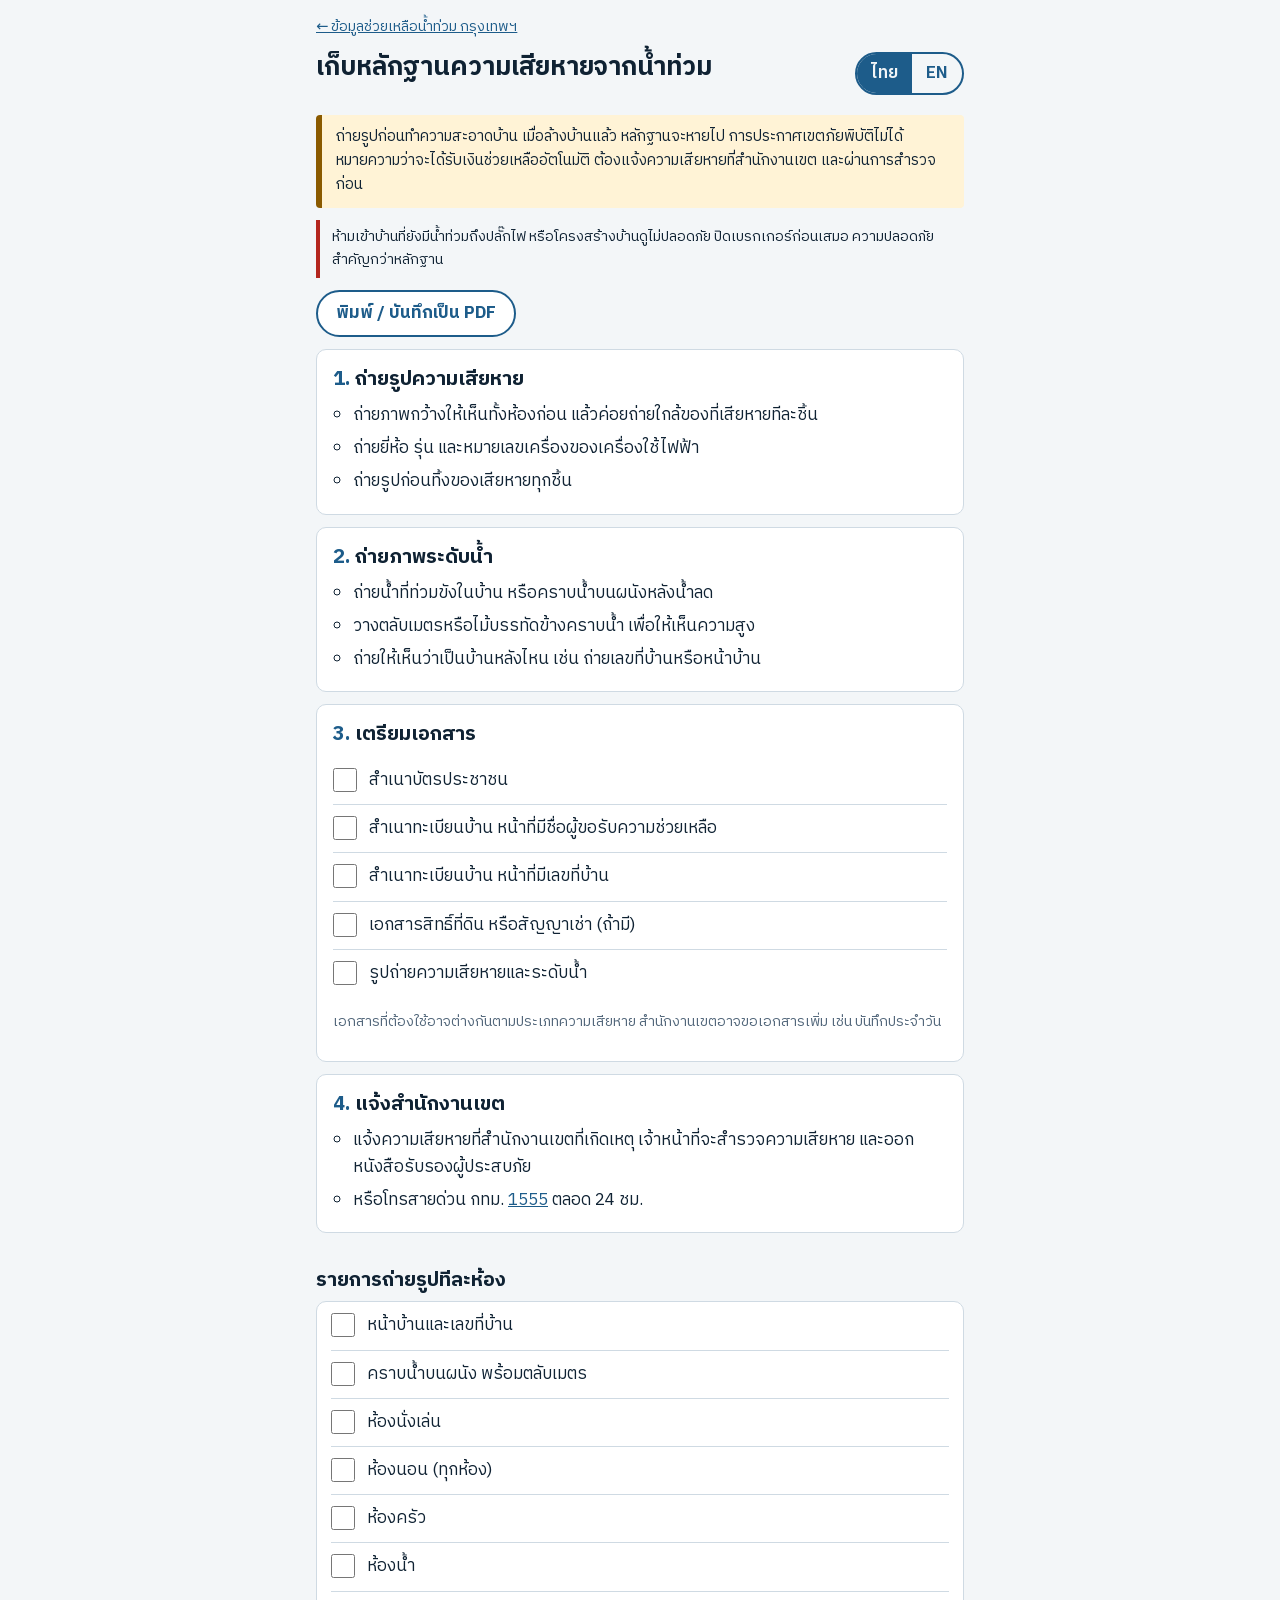
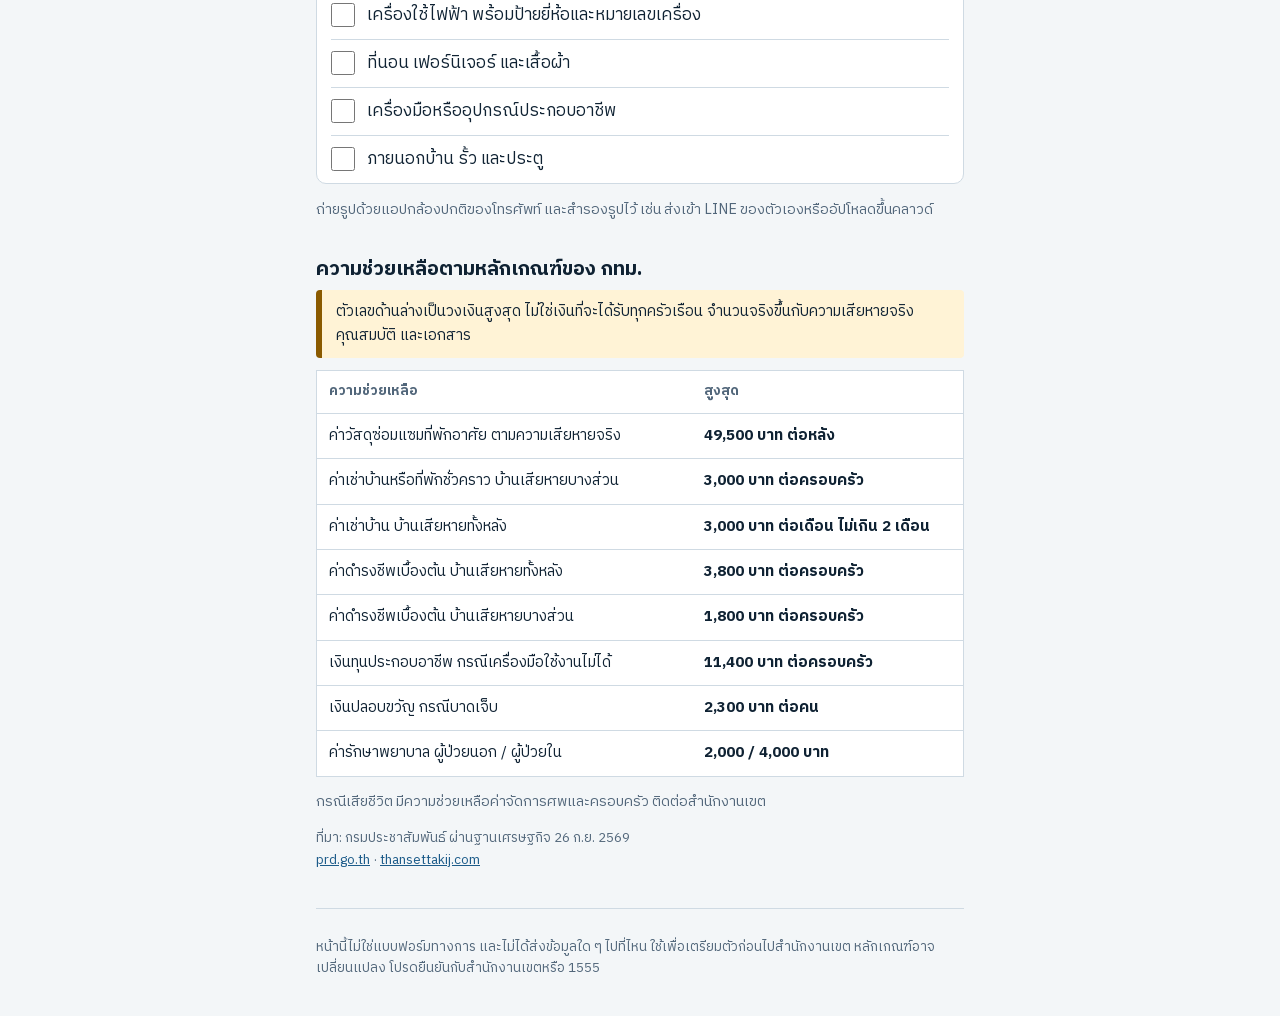
==== damage.html @ 593eb514 "Show assistance amounts in one language at a time The "max" amounts were single mixed texts ("49,500" ====
<!DOCTYPE html>
<html lang="th">
<head>
<meta charset="utf-8">
<meta name="viewport" content="width=device-width, initial-scale=1, viewport-fit=cover">
<title>บันทึกความเสียหาย · Damage record · Bangkok Flood Help</title>
<meta name="description" content="ถ่ายรูปก่อนทำความสะอาดบ้าน วิธีเก็บหลักฐานความเสียหายจากน้ำท่วม เอกสารที่ต้องเตรียม และวงเงินช่วยเหลือตามหลักเกณฑ์ของ กทม. รวบรวมโดยอาสาสมัคร ไม่ใช่แบบฟอร์มทางการ">
<meta property="og:type" content="website">
<meta property="og:locale" content="th_TH">
<meta property="og:site_name" content="ข้อมูลช่วยเหลือน้ำท่วม กรุงเทพฯ">
<meta property="og:title" content="เก็บหลักฐานความเสียหายจากน้ำท่วม · บันทึกความเสียหาย">
<meta property="og:description" content="ถ่ายรูปก่อนทำความสะอาดบ้าน เมื่อล้างบ้านแล้ว หลักฐานจะหายไป รายการถ่ายรูป เอกสารที่ต้องเตรียม และวงเงินช่วยเหลือตามหลักเกณฑ์ของ กทม.">
<meta property="og:url" content="https://phantawat.github.io/bangkok-flood-hub/damage.html">
<meta property="og:image" content="https://phantawat.github.io/bangkok-flood-hub/og-image.png">
<meta property="og:image:width" content="1200">
<meta property="og:image:height" content="630">
<meta name="twitter:card" content="summary_large_image">
<link rel="icon" href="favicon-32.png" sizes="32x32" type="image/png">
<link rel="icon" href="icon.svg" type="image/svg+xml">
<link rel="apple-touch-icon" href="apple-touch-icon.png">
<!-- Runs before the page paints: marks that JavaScript works and applies the saved language. -->
<script>document.documentElement.classList.add("js");try{var l=localStorage.getItem("lang");if(l==="th"||l==="en")document.documentElement.lang=l}catch(e){}</script>
<link rel="stylesheet" href="style.css">
</head>
<body>
<div class="wrap">

<p class="back"><a href="./"><span data-th>← ข้อมูลช่วยเหลือน้ำท่วม กรุงเทพฯ</span><span data-en lang="en">← Bangkok flood help</span></a></p>

<header>
  <div>
    <h1><span data-th>เก็บหลักฐานความเสียหายจากน้ำท่วม</span><span data-en lang="en">Collect evidence of flood damage</span></h1>
  </div>
  <div class="lang" role="group" aria-label="Language">
    <button type="button" data-set="th" aria-pressed="true">ไทย</button>
    <button type="button" data-set="en" aria-pressed="false" lang="en">EN</button>
  </div>
</header>

<p class="note intro bi-block"><span data-th>ถ่ายรูปก่อนทำความสะอาดบ้าน เมื่อล้างบ้านแล้ว หลักฐานจะหายไป การประกาศเขตภัยพิบัติไม่ได้หมายความว่าจะได้รับเงินช่วยเหลืออัตโนมัติ ต้องแจ้งความเสียหายที่สำนักงานเขต และผ่านการสำรวจก่อน</span><span data-en lang="en">Take photos before you clean. Once the house is washed, the evidence is gone. Being in a disaster zone does not mean you receive assistance automatically. You must report the damage to your district office and have it surveyed first.</span></p>

<p class="safety bi-block"><span data-th>ห้ามเข้าบ้านที่ยังมีน้ำท่วมถึงปลั๊กไฟ หรือโครงสร้างบ้านดูไม่ปลอดภัย ปิดเบรกเกอร์ก่อนเสมอ ความปลอดภัยสำคัญกว่าหลักฐาน</span><span data-en lang="en">Don't enter a house if water is still at the level of power outlets, or if the structure looks unsafe. Always switch off the breaker first. Your safety matters more than evidence.</span></p>

<!-- Needs JavaScript (window.print), so hidden without it; the browser's own Print still works. -->
<p class="actions"><button type="button" class="print-btn" id="print"><span data-th>พิมพ์ / บันทึกเป็น PDF</span><span data-en lang="en">Print / save as PDF</span></button></p>

<ol class="steps">
  <li>
    <h2><span data-th>ถ่ายรูปความเสียหาย</span><span data-en lang="en">Photograph the damage</span></h2>
    <ul class="points">
      <li class="bi-block"><span data-th>ถ่ายภาพกว้างให้เห็นทั้งห้องก่อน แล้วค่อยถ่ายใกล้ของที่เสียหายทีละชิ้น</span><span data-en lang="en">Take a wide shot of each room first, then close-ups of each damaged item.</span></li>
      <li class="bi-block"><span data-th>ถ่ายยี่ห้อ รุ่น และหมายเลขเครื่องของเครื่องใช้ไฟฟ้า</span><span data-en lang="en">Photograph the brand, model and serial number labels on appliances.</span></li>
      <li class="bi-block"><span data-th>ถ่ายรูปก่อนทิ้งของเสียหายทุกชิ้น</span><span data-en lang="en">Photograph every damaged item before you throw it away.</span></li>
    </ul>
  </li>
  <li>
    <h2><span data-th>ถ่ายภาพระดับน้ำ</span><span data-en lang="en">Photograph the water level</span></h2>
    <ul class="points">
      <li class="bi-block"><span data-th>ถ่ายน้ำที่ท่วมขังในบ้าน หรือคราบน้ำบนผนังหลังน้ำลด</span><span data-en lang="en">Photograph the water inside the house, or the water line left on the walls after it drops.</span></li>
      <li class="bi-block"><span data-th>วางตลับเมตรหรือไม้บรรทัดข้างคราบน้ำ เพื่อให้เห็นความสูง</span><span data-en lang="en">Hold a tape measure or ruler next to the water line to show its height.</span></li>
      <li class="bi-block"><span data-th>ถ่ายให้เห็นว่าเป็นบ้านหลังไหน เช่น ถ่ายเลขที่บ้านหรือหน้าบ้าน</span><span data-en lang="en">Include something that identifies the house, such as the house number or the front of the house.</span></li>
    </ul>
  </li>
  <li>
    <h2><span data-th>เตรียมเอกสาร</span><span data-en lang="en">Prepare documents</span></h2>
    <ul class="checklist">
      <li><label><input type="checkbox" id="doc-id" data-save><span class="bi-block"><span data-th>สำเนาบัตรประชาชน</span><span data-en lang="en">Copy of your ID card</span></span></label></li>
      <li><label><input type="checkbox" id="doc-house-name" data-save><span class="bi-block"><span data-th>สำเนาทะเบียนบ้าน หน้าที่มีชื่อผู้ขอรับความช่วยเหลือ</span><span data-en lang="en">Copy of the house registration page with the applicant's name</span></span></label></li>
      <li><label><input type="checkbox" id="doc-house-number" data-save><span class="bi-block"><span data-th>สำเนาทะเบียนบ้าน หน้าที่มีเลขที่บ้าน</span><span data-en lang="en">Copy of the house registration page with the house number</span></span></label></li>
      <li><label><input type="checkbox" id="doc-land" data-save><span class="bi-block"><span data-th>เอกสารสิทธิ์ที่ดิน หรือสัญญาเช่า (ถ้ามี)</span><span data-en lang="en">Land title deed or rental contract (if you have one)</span></span></label></li>
      <li><label><input type="checkbox" id="doc-photos" data-save><span class="bi-block"><span data-th>รูปถ่ายความเสียหายและระดับน้ำ</span><span data-en lang="en">Photos of the damage and the water level</span></span></label></li>
    </ul>
    <p class="small bi-block"><span data-th>เอกสารที่ต้องใช้อาจต่างกันตามประเภทความเสียหาย สำนักงานเขตอาจขอเอกสารเพิ่ม เช่น บันทึกประจำวัน</span><span data-en lang="en">The documents needed can differ by type of damage. The district office may ask for more, such as a police daily report.</span></p>
  </li>
  <li>
    <h2><span data-th>แจ้งสำนักงานเขต</span><span data-en lang="en">Report to your district office</span></h2>
    <ul class="points">
      <li class="bi-block"><span data-th>แจ้งความเสียหายที่สำนักงานเขตที่เกิดเหตุ เจ้าหน้าที่จะสำรวจความเสียหาย และออกหนังสือรับรองผู้ประสบภัย</span><span data-en lang="en">Report the damage to the district office where it happened. Officials will survey the damage and issue a disaster victim certificate.</span></li>
      <li class="bi-block"><span data-th>หรือโทรสายด่วน กทม. <a href="tel:1555">1555</a> ตลอด 24 ชม.</span><span data-en lang="en">Or call the BMA hotline <a href="tel:1555">1555</a>, 24 hours.</span></li>
    </ul>
  </li>
</ol>

<h2><span data-th>รายการถ่ายรูปทีละห้อง</span><span data-en lang="en">Room-by-room photo checklist</span></h2>
<ul class="checklist boxed">
  <li><label><input type="checkbox" id="room-front" data-save><span class="bi-block"><span data-th>หน้าบ้านและเลขที่บ้าน</span><span data-en lang="en">Front of the house and house number</span></span></label></li>
  <li><label><input type="checkbox" id="room-waterline" data-save><span class="bi-block"><span data-th>คราบน้ำบนผนัง พร้อมตลับเมตร</span><span data-en lang="en">Water line on the wall, with a tape measure</span></span></label></li>
  <li><label><input type="checkbox" id="room-living" data-save><span class="bi-block"><span data-th>ห้องนั่งเล่น</span><span data-en lang="en">Living room</span></span></label></li>
  <li><label><input type="checkbox" id="room-bedrooms" data-save><span class="bi-block"><span data-th>ห้องนอน (ทุกห้อง)</span><span data-en lang="en">Bedrooms (each one)</span></span></label></li>
  <li><label><input type="checkbox" id="room-kitchen" data-save><span class="bi-block"><span data-th>ห้องครัว</span><span data-en lang="en">Kitchen</span></span></label></li>
  <li><label><input type="checkbox" id="room-bathroom" data-save><span class="bi-block"><span data-th>ห้องน้ำ</span><span data-en lang="en">Bathroom</span></span></label></li>
  <li><label><input type="checkbox" id="room-appliances" data-save><span class="bi-block"><span data-th>เครื่องใช้ไฟฟ้า พร้อมป้ายยี่ห้อและหมายเลขเครื่อง</span><span data-en lang="en">Appliances, with brand and serial number labels</span></span></label></li>
  <li><label><input type="checkbox" id="room-furniture" data-save><span class="bi-block"><span data-th>ที่นอน เฟอร์นิเจอร์ และเสื้อผ้า</span><span data-en lang="en">Mattresses, furniture and clothing</span></span></label></li>
  <li><label><input type="checkbox" id="room-work-tools" data-save><span class="bi-block"><span data-th>เครื่องมือหรืออุปกรณ์ประกอบอาชีพ</span><span data-en lang="en">Tools or equipment you use for work</span></span></label></li>
  <li><label><input type="checkbox" id="room-outside" data-save><span class="bi-block"><span data-th>ภายนอกบ้าน รั้ว และประตู</span><span data-en lang="en">Outside, fences and gates</span></span></label></li>
</ul>
<p class="small bi-block"><span data-th>ถ่ายรูปด้วยแอปกล้องปกติของโทรศัพท์ และสำรองรูปไว้ เช่น ส่งเข้า LINE ของตัวเองหรืออัปโหลดขึ้นคลาวด์</span><span data-en lang="en">Use your phone's normal camera app, and back the photos up, for example by sending them to yourself on LINE or uploading them to cloud storage.</span></p>

<h2><span data-th>ความช่วยเหลือตามหลักเกณฑ์ของ กทม.</span><span data-en lang="en">Assistance under BMA rules</span></h2>
<p class="note bi-block"><span data-th>ตัวเลขด้านล่างเป็นวงเงินสูงสุด ไม่ใช่เงินที่จะได้รับทุกครัวเรือน จำนวนจริงขึ้นกับความเสียหายจริง คุณสมบัติ และเอกสาร</span><span data-en lang="en">These are maximum amounts, not what every household receives. The actual amount depends on the real damage, eligibility and documents.</span></p>
<!-- Rows and source line are filled from "assistance" in data/flood.json by scripts/embed-fallback.mjs. -->
<table class="assist">
  <thead><tr><th scope="col"><span data-th>ความช่วยเหลือ</span><span data-en lang="en">Assistance</span></th><th scope="col"><span data-th>สูงสุด</span><span data-en lang="en">Maximum</span></th></tr></thead>
  <tbody><!--render:assist-rows--><tr><th scope="row"><span data-th>ค่าวัสดุซ่อมแซมที่พักอาศัย ตามความเสียหายจริง</span><span data-en lang="en">Home repair materials, based on actual damage</span></th><td><span data-th>49,500 บาท ต่อหลัง</span><span data-en lang="en">49,500 baht per house</span></td></tr>
<tr><th scope="row"><span data-th>ค่าเช่าบ้านหรือที่พักชั่วคราว บ้านเสียหายบางส่วน</span><span data-en lang="en">Temporary housing or rent, home partly damaged</span></th><td><span data-th>3,000 บาท ต่อครอบครัว</span><span data-en lang="en">3,000 baht per family</span></td></tr>
<tr><th scope="row"><span data-th>ค่าเช่าบ้าน บ้านเสียหายทั้งหลัง</span><span data-en lang="en">Rent, home fully destroyed</span></th><td><span data-th>3,000 บาท ต่อเดือน ไม่เกิน 2 เดือน</span><span data-en lang="en">3,000 baht a month, up to 2 months</span></td></tr>
<tr><th scope="row"><span data-th>ค่าดำรงชีพเบื้องต้น บ้านเสียหายทั้งหลัง</span><span data-en lang="en">Basic living costs, home fully damaged</span></th><td><span data-th>3,800 บาท ต่อครอบครัว</span><span data-en lang="en">3,800 baht per family</span></td></tr>
<tr><th scope="row"><span data-th>ค่าดำรงชีพเบื้องต้น บ้านเสียหายบางส่วน</span><span data-en lang="en">Basic living costs, home partly damaged</span></th><td><span data-th>1,800 บาท ต่อครอบครัว</span><span data-en lang="en">1,800 baht per family</span></td></tr>
<tr><th scope="row"><span data-th>เงินทุนประกอบอาชีพ กรณีเครื่องมือใช้งานไม่ได้</span><span data-en lang="en">Livelihood support, if work tools can&#39;t be used</span></th><td><span data-th>11,400 บาท ต่อครอบครัว</span><span data-en lang="en">11,400 baht per family</span></td></tr>
<tr><th scope="row"><span data-th>เงินปลอบขวัญ กรณีบาดเจ็บ</span><span data-en lang="en">Support for injury</span></th><td><span data-th>2,300 บาท ต่อคน</span><span data-en lang="en">2,300 baht per person</span></td></tr>
<tr><th scope="row"><span data-th>ค่ารักษาพยาบาล ผู้ป่วยนอก / ผู้ป่วยใน</span><span data-en lang="en">Medical costs, outpatient / inpatient</span></th><td><span data-th>2,000 / 4,000 บาท</span><span data-en lang="en">2,000 / 4,000 baht</span></td></tr><!--/render:assist-rows--></tbody>
</table>
<p class="small bi-block"><span data-th>กรณีเสียชีวิต มีความช่วยเหลือค่าจัดการศพและครอบครัว ติดต่อสำนักงานเขต</span><span data-en lang="en">Support is also available for funerals and bereaved families; contact your district office.</span></p>
<p class="src bi-block" id="assist-source"><!--render:assist-source--><span data-th>ที่มา: กรมประชาสัมพันธ์ ผ่านฐานเศรษฐกิจ 26 ก.ย. 2569</span><span data-en lang="en">Source: Government Public Relations Department, via Thansettakij, 26 Sep 2026</span><br><a href="https://www.prd.go.th/th/content/category/detail/id/33/iid/545192" lang="en">prd.go.th</a> · <a href="https://www.thansettakij.com/general-news/669937" lang="en">thansettakij.com</a><!--/render:assist-source--></p>

<footer>
  <p class="bi-block"><span data-th>หน้านี้ไม่ใช่แบบฟอร์มทางการ และไม่ได้ส่งข้อมูลใด ๆ ไปที่ไหน ใช้เพื่อเตรียมตัวก่อนไปสำนักงานเขต หลักเกณฑ์อาจเปลี่ยนแปลง โปรดยืนยันกับสำนักงานเขตหรือ 1555</span><span data-en lang="en">This page is not an official form and does not send your information anywhere. Use it to prepare before visiting your district office. Rules may change; confirm with your district office or 1555.</span></p>
</footer>
</div>

<script src="lang.js"></script>
<script src="damage.js"></script>
</body>
</html>
---- style.css ----
/* IBM Plex Sans Thai (SIL Open Font License, see fonts/OFL.txt), self-hosted so the page
   looks the same offline and makes no third-party requests. Thai + Latin subsets only. */
@font-face{font-family:"IBM Plex Sans Thai";font-style:normal;font-weight:400;font-display:swap;
  src:url(fonts/ibm-plex-sans-thai-thai-400.woff2) format("woff2");unicode-range:U+02D7, U+0303, U+0331, U+0E01-0E5B, U+200C-200D, U+25CC}
@font-face{font-family:"IBM Plex Sans Thai";font-style:normal;font-weight:400;font-display:swap;
  src:url(fonts/ibm-plex-sans-thai-latin-400.woff2) format("woff2");unicode-range:U+0000-00FF, U+0131, U+0152-0153, U+02BB-02BC, U+02C6, U+02DA, U+02DC, U+0304, U+0308, U+0329, U+2000-206F, U+20AC, U+2122, U+2191, U+2193, U+2212, U+2215, U+FEFF, U+FFFD}
@font-face{font-family:"IBM Plex Sans Thai";font-style:normal;font-weight:600;font-display:swap;
  src:url(fonts/ibm-plex-sans-thai-thai-600.woff2) format("woff2");unicode-range:U+02D7, U+0303, U+0331, U+0E01-0E5B, U+200C-200D, U+25CC}
@font-face{font-family:"IBM Plex Sans Thai";font-style:normal;font-weight:600;font-display:swap;
  src:url(fonts/ibm-plex-sans-thai-latin-600.woff2) format("woff2");unicode-range:U+0000-00FF, U+0131, U+0152-0153, U+02BB-02BC, U+02C6, U+02DA, U+02DC, U+0304, U+0308, U+0329, U+2000-206F, U+20AC, U+2122, U+2191, U+2193, U+2212, U+2215, U+FEFF, U+FFFD}
@font-face{font-family:"IBM Plex Sans Thai";font-style:normal;font-weight:700;font-display:swap;
  src:url(fonts/ibm-plex-sans-thai-thai-700.woff2) format("woff2");unicode-range:U+02D7, U+0303, U+0331, U+0E01-0E5B, U+200C-200D, U+25CC}
@font-face{font-family:"IBM Plex Sans Thai";font-style:normal;font-weight:700;font-display:swap;
  src:url(fonts/ibm-plex-sans-thai-latin-700.woff2) format("woff2");unicode-range:U+0000-00FF, U+0131, U+0152-0153, U+02BB-02BC, U+02C6, U+02DA, U+02DC, U+0304, U+0308, U+0329, U+2000-206F, U+20AC, U+2122, U+2191, U+2193, U+2212, U+2215, U+FEFF, U+FFFD}

:root{
  box-sizing:border-box;
  padding-top:env(safe-area-inset-top,0px);
  padding-bottom:env(safe-area-inset-bottom,0px);
  --bg:#f3f6f8; --ink:#0f2233; --muted:#51667a; --line:#cfdae3;
  --water:#1d5c8a; --water-soft:#e1edf6; --alert:#b3261e; --alert-soft:#fbe9e7;
  --amber:#8a5a00; --amber-soft:#fff3d6; --panel:#ffffff;
}
@media (prefers-color-scheme: dark){
  :root:not([data-theme="light"]){
    --bg:#0c1822; --ink:#e6eef4; --muted:#93a7b8; --line:#23394b;
    --water:#6fb1e0; --water-soft:#12293a; --alert:#ff8a80; --alert-soft:#3a1614;
    --amber:#f5c451; --amber-soft:#33280e; --panel:#122230;
  }
}
:root[data-theme="dark"]{
  --bg:#0c1822; --ink:#e6eef4; --muted:#93a7b8; --line:#23394b;
  --water:#6fb1e0; --water-soft:#12293a; --alert:#ff8a80; --alert-soft:#3a1614;
  --amber:#f5c451; --amber-soft:#33280e; --panel:#122230;
}
html{scroll-padding-top:env(safe-area-inset-top,0px)}
*{box-sizing:border-box}
body{margin:0;background:var(--bg);color:var(--ink);
  font-family:"IBM Plex Sans Thai",system-ui,-apple-system,"Segoe UI",Tahoma,sans-serif;
  font-size:17px;line-height:1.6}
.wrap{max-width:680px;margin:0 auto;padding:16px}
/* Links without their own colour use the site blue (the browser default blue is unreadable in dark mode). */
a{color:var(--water)}
header{display:flex;justify-content:space-between;align-items:flex-start;gap:12px;padding:8px 0 4px}
h1{font-size:1.6rem;line-height:1.25;margin:0}
.updated{color:var(--muted);font-size:.9rem;margin:4px 0 0}
.lang{display:flex;border:2px solid var(--water);border-radius:999px;overflow:hidden;flex-shrink:0}
.lang button{background:none;border:0;padding:6px 14px;font:inherit;font-weight:600;color:var(--water);cursor:pointer}
.lang button[aria-pressed="true"]{background:var(--water);color:var(--bg)}
.status{background:var(--alert-soft);border-left:6px solid var(--alert);padding:14px 16px;margin:16px 0;border-radius:4px}
.status strong{color:var(--alert)}
.status p{margin:6px 0 0}
h2{font-size:1.25rem;margin:32px 0 4px}
.sub{color:var(--muted);margin:0 0 12px;font-size:.95rem}
.calls{display:grid;grid-template-columns:1fr 1fr;gap:10px}
.call{display:flex;flex-direction:column;text-decoration:none;color:var(--ink);background:var(--panel);
  border:1px solid var(--line);border-radius:10px;padding:12px 14px;min-height:88px}
.call b{font-size:1.5rem;color:var(--water);line-height:1.2}
.call.urgent{border:2px solid var(--alert)}
.call.urgent b{color:var(--alert)}
.call span{font-size:.92rem}
.call:focus-visible,.lang button:focus-visible,select:focus-visible,a:focus-visible,button:focus-visible,input:focus-visible{outline:3px solid var(--amber);outline-offset:2px}
select{font:inherit;padding:8px 10px;border:1px solid var(--line);border-radius:8px;background:var(--panel);color:var(--ink);width:100%;margin-bottom:10px}
ul.list{list-style:none;margin:0;padding:0;background:var(--panel);border:1px solid var(--line);border-radius:10px}
ul.list li{padding:12px 14px;display:flex;justify-content:space-between;gap:12px;align-items:center}
/* Divider above every row except the first visible one (rows are hidden by the district filter). */
ul.list li:not([hidden]) ~ li{border-top:1px solid var(--line)}
.name{font-weight:600}
.meta{color:var(--muted);font-size:.88rem}
.tel{white-space:nowrap;text-decoration:none;font-weight:700;color:var(--water);border:2px solid var(--water);border-radius:999px;padding:4px 12px}
.road{display:block}
.tag{display:inline-block;font-size:.8rem;font-weight:600;padding:1px 8px;border-radius:4px;margin-right:6px}
.tag.avoid{background:var(--alert-soft);color:var(--alert)}
.tag.slow{background:var(--amber-soft);color:var(--amber)}
.tag.no-small-cars{background:var(--alert);color:var(--panel)}
.tips li{margin-bottom:6px}
.src{font-size:.85rem;color:var(--muted)}
.src a{color:var(--water)}
footer{margin:36px 0 20px;font-size:.85rem;color:var(--muted);border-top:1px solid var(--line);padding-top:14px}
[data-en]{display:none}
html[lang="en"] [data-th]{display:none}
html[lang="en"] [data-en]{display:revert}

/* --- Added in v2: data freshness and fallback notices (existing tokens only) --- */
[hidden]{display:none!important}
.notice{background:var(--amber-soft);border-left:6px solid var(--amber);padding:10px 14px;margin:12px 0 0;border-radius:4px;font-size:.92rem}
.notice strong{color:var(--amber)}
.fresh{color:var(--muted);font-size:.88rem;margin:-10px 0 0}
.stale{background:var(--alert-soft);border-left:6px solid var(--alert);padding:12px 14px;margin:0 0 12px;border-radius:4px}
.stale strong{color:var(--alert)}
.stale a{color:var(--alert);font-weight:700}
.age{white-space:nowrap}
.age-col{text-align:right}
/* Road note: an always-visible caveat above the road list (hidden when empty). */
.note{background:var(--amber-soft);border-left:6px solid var(--amber);padding:10px 14px;margin:0 0 12px;border-radius:4px;font-size:.95rem}
.note:empty{display:none}
/* Without JavaScript the language toggle and district filter can't work, so hide them.
   The inline script in <head> adds class "js" to <html>. */
html:not(.js) .lang,html:not(.js) #district{display:none}
/* Without JavaScript nobody can switch language, so show Thai and English together:
   "โทรขอความช่วยเหลือ / Call for help". Longer paragraphs put the English on its own line. */
html:not(.js) [data-en]{display:revert}
html:not(.js) span[data-th] + span[data-en]::before{content:" / "}
html:not(.js) :is(#status-body,#shelters-note,#roads-note,footer p:not(.src),.bi-block) > span[data-en]{display:block;margin-top:4px}
html:not(.js) :is(#status-body,#shelters-note,#roads-note,footer p:not(.src),.bi-block) > span[data-en]::before,
html:not(.js) .call span[data-th] + span[data-en]::before{content:none}
html:not(.js) .age{white-space:normal}
/* "Check live road flooding" button above the road list, and its backup link. */
.live-btn{display:block;text-align:center;text-decoration:none;font-weight:700;background:var(--water);color:var(--bg);
  border-radius:10px;padding:12px 16px;margin:0 0 12px}
.live-alt{display:block;text-align:center;color:var(--water);font-size:.92rem;margin:-4px 0 12px;padding:4px 0}
/* Tools section: link, description, optional note, and whether it's an official source. */
.tool{font-weight:600;color:var(--water)}
.desc{font-size:.95rem}
.tool-note{color:var(--amber);font-size:.88rem;font-weight:600}
.tag.official{background:var(--water-soft);color:var(--water)}
.tag.unofficial{background:var(--bg);color:var(--muted)}
ul.list li > .tag{white-space:nowrap;flex-shrink:0;margin-right:0}
/* Amber banner on the hub pointing to the damage-evidence page (amber = important, red = danger). */
.banner{background:var(--amber-soft);border-left:6px solid var(--amber);padding:10px 14px;margin:12px 0 0;border-radius:4px;font-size:.95rem}
.banner a{color:var(--ink);font-weight:700}
/* ---------- damage.html (evidence checklist) ---------- */
.back{margin:0 0 4px;font-size:.92rem}
.back a{color:var(--water)}
.note.intro{margin:16px 0 12px}
.safety{border-left:4px solid var(--alert);padding:6px 12px;margin:12px 0;font-size:.9rem}
.actions{margin:12px 0}
.print-btn{font:inherit;font-weight:700;background:var(--panel);color:var(--water);border:2px solid var(--water);border-radius:999px;padding:8px 18px;cursor:pointer}
html:not(.js) .print-btn{display:none}
/* Numbered steps: a real sequence, so an <ol> whose number is shown in each heading. */
.steps{list-style:none;padding:0;margin:0;counter-reset:step}
.steps>li{counter-increment:step;background:var(--panel);border:1px solid var(--line);border-radius:10px;padding:4px 16px 12px;margin:12px 0}
.steps h2{margin:10px 0 6px}
.steps h2::before{content:counter(step) ". ";color:var(--water)}
.points{margin:0;padding-left:20px}
.points li{margin-bottom:6px}
/* Checklists: real checkboxes, 24px so they're easy to tap; the whole row is the label. */
.checklist{list-style:none;margin:0;padding:0}
.checklist li + li{border-top:1px solid var(--line)}
.checklist label{display:flex;gap:12px;align-items:flex-start;padding:10px 0;cursor:pointer}
.checklist input{width:24px;height:24px;margin:1px 0 0;flex-shrink:0;accent-color:var(--water)}
.checklist.boxed{background:var(--panel);border:1px solid var(--line);border-radius:10px;padding:0 14px}
.small{font-size:.9rem;color:var(--muted)}
table.assist{width:100%;border-collapse:collapse;background:var(--panel);border:1px solid var(--line);font-size:.95rem}
.assist th,.assist td{text-align:left;vertical-align:top;padding:10px 12px}
.assist tbody tr{border-top:1px solid var(--line)}
.assist thead th{font-size:.85rem;color:var(--muted)}
.assist tbody th{font-weight:400}
.assist td{font-weight:700;width:42%}

/* ---------- Print (both pages; "Print / save as PDF" on damage.html) ----------
   Black on white, no banner or buttons, checkboxes as empty boxes to tick by hand,
   source links printed with their addresses. */
@media print{
  :root{--bg:#fff !important;--ink:#000 !important;--muted:#000 !important;--line:#000 !important;
    --water:#000 !important;--water-soft:#fff !important;--alert:#000 !important;--alert-soft:#fff !important;
    --amber:#000 !important;--amber-soft:#fff !important;--panel:#fff !important}
  body{background:#fff;color:#000;font-size:12pt}
  .wrap{max-width:none;padding:0}
  .lang,.print-btn,.actions,.banner,.back,.notice,.stale,#district,.live-btn,.live-alt{display:none !important}
  a{color:#000}
  .checklist input{-webkit-appearance:none;appearance:none;width:14px;height:14px;border:1.5px solid #000;border-radius:2px;background:#fff;margin-top:4px}
  .steps>li,.checklist li,.assist tr,.note,.safety{break-inside:avoid}
  #assist-source a::after{content:" (" attr(href) ")";word-break:break-all}
  @page{margin:15mm}
}
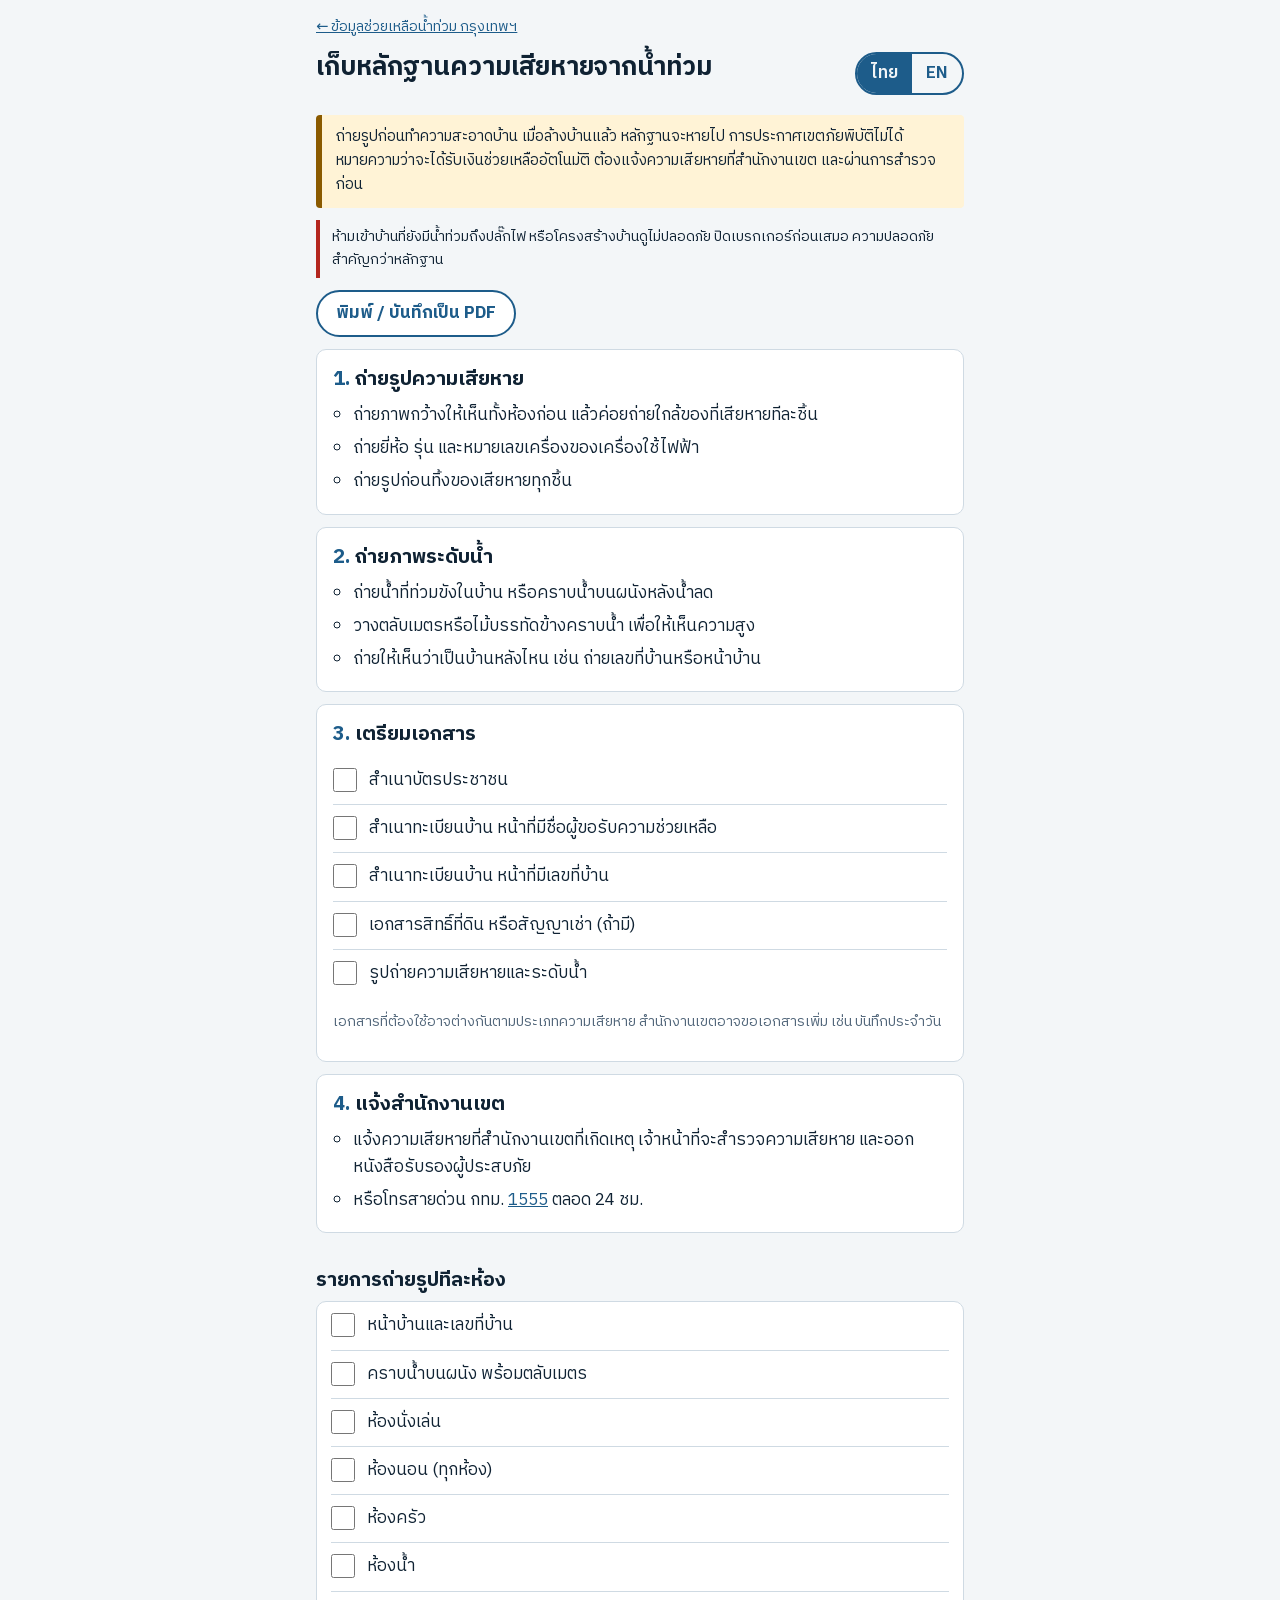
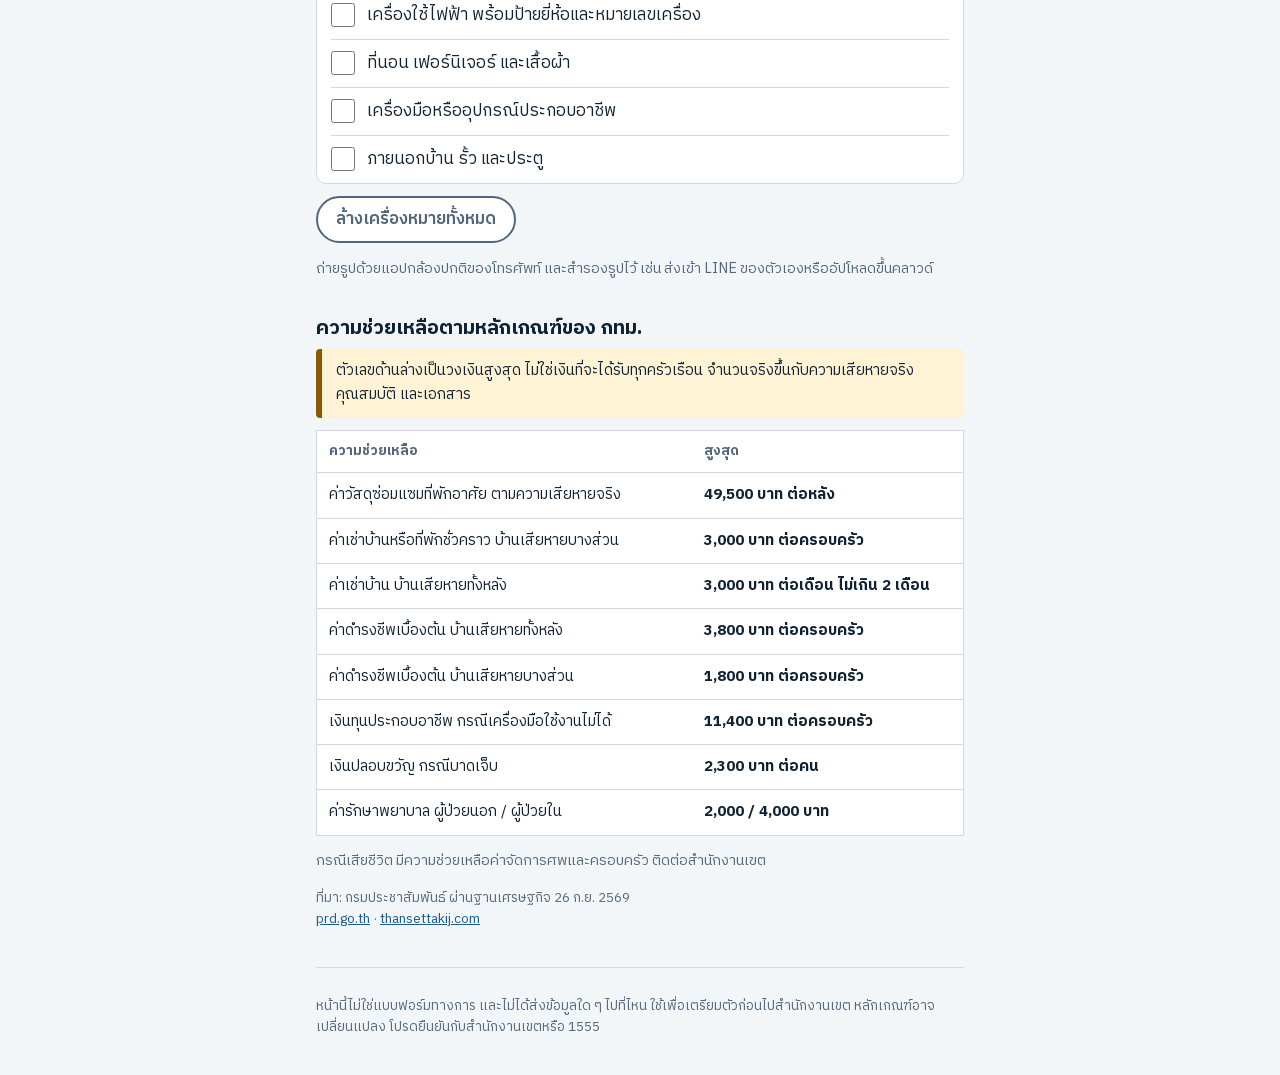
==== commit bb0b6d4f: "Add "Clear all ticks" button to the damage checklists "ล้างเครื่องหมายทั้งหมด / Clear all ticks" bel" ====
--- a/damage.html
+++ b/damage.html
@@ -94,6 +94,8 @@
   <li><label><input type="checkbox" id="room-work-tools" data-save><span class="bi-block"><span data-th>เครื่องมือหรืออุปกรณ์ประกอบอาชีพ</span><span data-en lang="en">Tools or equipment you use for work</span></span></label></li>
   <li><label><input type="checkbox" id="room-outside" data-save><span class="bi-block"><span data-th>ภายนอกบ้าน รั้ว และประตู</span><span data-en lang="en">Outside, fences and gates</span></span></label></li>
 </ul>
+<!-- Needs JavaScript (it asks for confirmation first), so hidden without it and in print. -->
+<p class="actions"><button type="button" class="clear-btn" id="clear-ticks"><span data-th>ล้างเครื่องหมายทั้งหมด</span><span data-en lang="en">Clear all ticks</span></button></p>
 <p class="small bi-block"><span data-th>ถ่ายรูปด้วยแอปกล้องปกติของโทรศัพท์ และสำรองรูปไว้ เช่น ส่งเข้า LINE ของตัวเองหรืออัปโหลดขึ้นคลาวด์</span><span data-en lang="en">Use your phone's normal camera app, and back the photos up, for example by sending them to yourself on LINE or uploading them to cloud storage.</span></p>
 
 <h2><span data-th>ความช่วยเหลือตามหลักเกณฑ์ของ กทม.</span><span data-en lang="en">Assistance under BMA rules</span></h2>
--- a/style.css
+++ b/style.css
@@ -126,7 +126,8 @@
 .safety{border-left:4px solid var(--alert);padding:6px 12px;margin:12px 0;font-size:.9rem}
 .actions{margin:12px 0}
 .print-btn{font:inherit;font-weight:700;background:var(--panel);color:var(--water);border:2px solid var(--water);border-radius:999px;padding:8px 18px;cursor:pointer}
-html:not(.js) .print-btn{display:none}
+.clear-btn{font:inherit;font-weight:600;background:var(--panel);color:var(--muted);border:2px solid var(--muted);border-radius:999px;padding:8px 18px;cursor:pointer}
+html:not(.js) .print-btn,html:not(.js) .clear-btn{display:none}
 /* Numbered steps: a real sequence, so an <ol> whose number is shown in each heading. */
 .steps{list-style:none;padding:0;margin:0;counter-reset:step}
 .steps>li{counter-increment:step;background:var(--panel);border:1px solid var(--line);border-radius:10px;padding:4px 16px 12px;margin:12px 0}
@@ -157,7 +158,7 @@
     --amber:#000 !important;--amber-soft:#fff !important;--panel:#fff !important}
   body{background:#fff;color:#000;font-size:12pt}
   .wrap{max-width:none;padding:0}
-  .lang,.print-btn,.actions,.banner,.back,.notice,.stale,#district,.live-btn,.live-alt{display:none !important}
+  .lang,.print-btn,.clear-btn,.actions,.banner,.back,.notice,.stale,#district,.live-btn,.live-alt{display:none !important}
   a{color:#000}
   .checklist input{-webkit-appearance:none;appearance:none;width:14px;height:14px;border:1.5px solid #000;border-radius:2px;background:#fff;margin-top:4px}
   .steps>li,.checklist li,.assist tr,.note,.safety{break-inside:avoid}
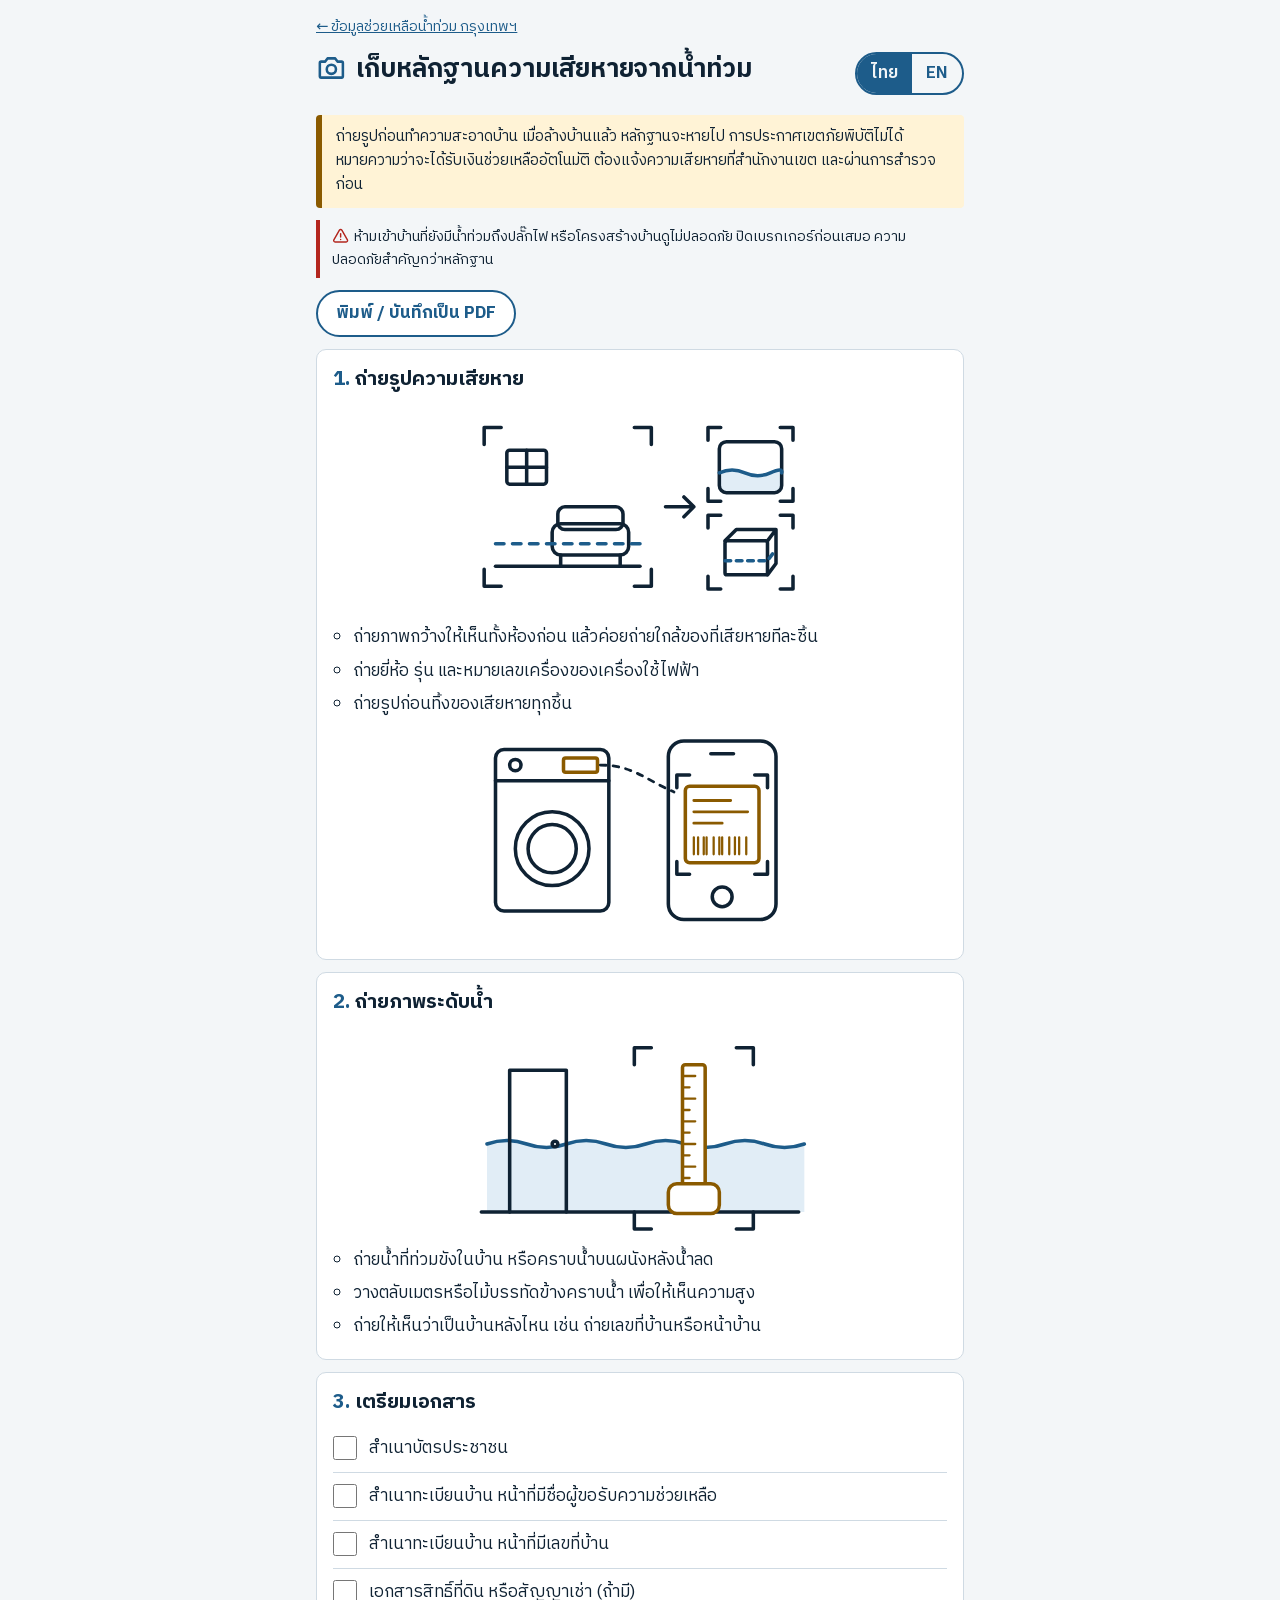
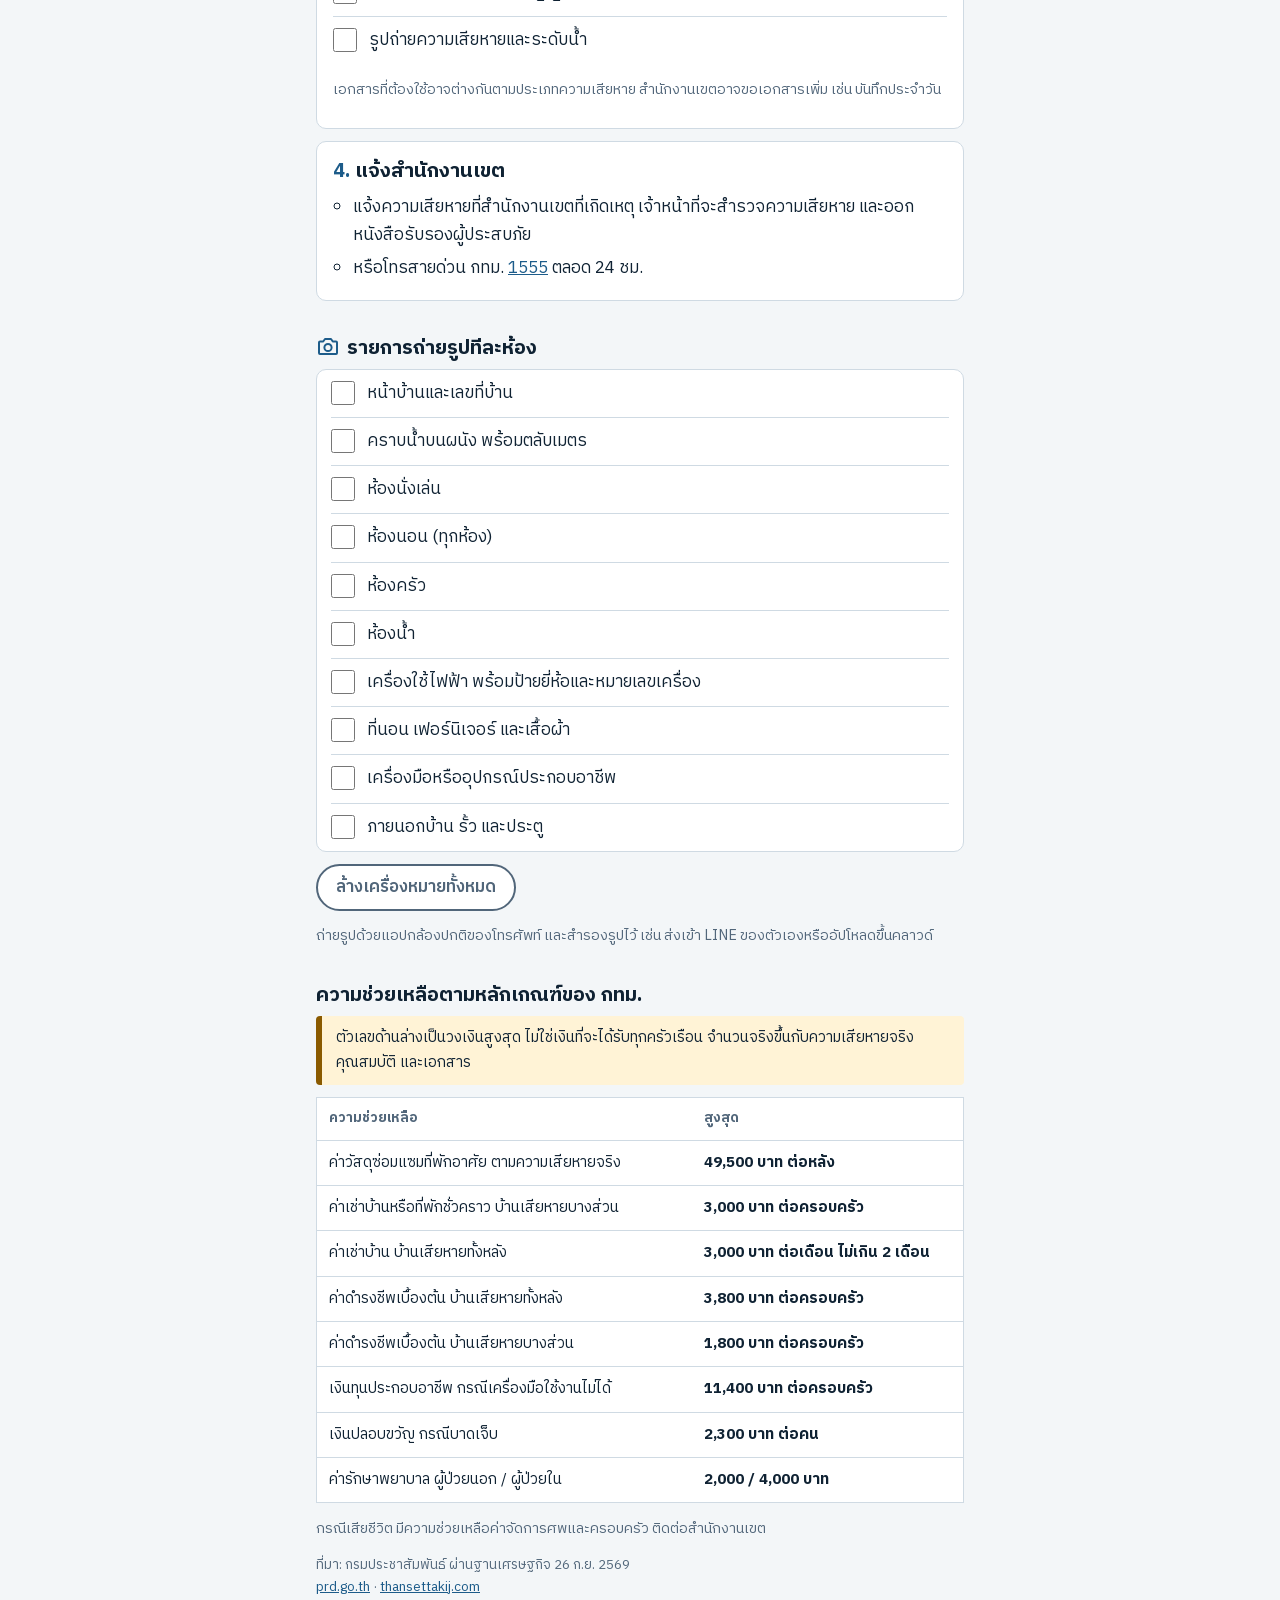
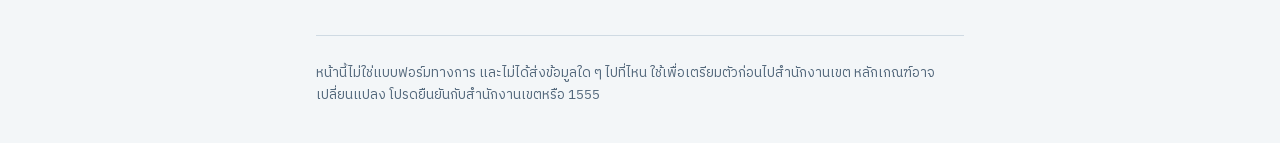
==== commit 1bb73b95: "Add section icon set and three evidence illustrations - icons.svg: 6 icons drawn for the site (phone" ====
--- a/damage.html
+++ b/damage.html
@@ -23,13 +23,25 @@
 <link rel="stylesheet" href="style.css">
 </head>
 <body>
+<!--include:icons.svg--><svg xmlns="http://www.w3.org/2000/svg" style="display:none">
+  <!-- Section icons, drawn for this site. 24x24 grid, 2px round strokes, no fill; colour comes from
+       the surrounding text (currentColor), so light/dark mode and print just work.
+       Use: <svg class="icon" aria-hidden="true" focusable="false"><use href="#i-phone"/></svg>
+       scripts/embed-fallback.mjs copies this file into each page at build time. -->
+  <symbol id="i-phone" viewBox="0 0 24 24"><path d="M6 3h3.5l1.8 4.6-2.4 1.6a11.5 11.5 0 0 0 5.9 5.9l1.6-2.4 4.6 1.8V18a3 3 0 0 1-3 3A16 16 0 0 1 3 6a3 3 0 0 1 3-3z"/></symbol>
+  <symbol id="i-shelter" viewBox="0 0 24 24"><path d="M3 11.5 12 4l9 7.5"/><path d="M5.5 10v10h13V10"/><path d="M10 20v-5.5h4V20"/></symbol>
+  <symbol id="i-road" viewBox="0 0 24 24"><path d="M8.5 3 4 21"/><path d="M15.5 3 20 21"/><path d="M12 4v2.5M12 10v3M12 16.5V20"/></symbol>
+  <symbol id="i-safety" viewBox="0 0 24 24"><path d="M12 3 19.5 6v5.5c0 4.6-3.2 8.2-7.5 9.5-4.3-1.3-7.5-4.9-7.5-9.5V6z"/><path d="m8.8 12.2 2.3 2.3 4.2-4.6"/></symbol>
+  <symbol id="i-camera" viewBox="0 0 24 24"><path d="M4 7.5h3.2L9 5h6l1.8 2.5H20a1 1 0 0 1 1 1V19a1 1 0 0 1-1 1H4a1 1 0 0 1-1-1V8.5a1 1 0 0 1 1-1z"/><circle cx="12" cy="13.5" r="3.6"/></symbol>
+  <symbol id="i-warning" viewBox="0 0 24 24"><path d="M10.3 4.3 2.6 17.8A2 2 0 0 0 4.3 20.8h15.4a2 2 0 0 0 1.7-3L13.7 4.3a2 2 0 0 0-3.4 0z"/><path d="M12 9.5v4.5"/><path d="M12 17.3v.01"/></symbol>
+</svg><!--/include:icons.svg-->
 <div class="wrap">
 
 <p class="back"><a href="./"><span data-th>← ข้อมูลช่วยเหลือน้ำท่วม กรุงเทพฯ</span><span data-en lang="en">← Bangkok flood help</span></a></p>
 
 <header>
   <div>
-    <h1><span data-th>เก็บหลักฐานความเสียหายจากน้ำท่วม</span><span data-en lang="en">Collect evidence of flood damage</span></h1>
+    <h1><svg class="icon" aria-hidden="true" focusable="false"><use href="#i-camera"/></svg><span data-th>เก็บหลักฐานความเสียหายจากน้ำท่วม</span><span data-en lang="en">Collect evidence of flood damage</span></h1>
   </div>
   <div class="lang" role="group" aria-label="Language">
     <button type="button" data-set="th" aria-pressed="true">ไทย</button>
@@ -39,7 +51,7 @@
 
 <p class="note intro bi-block"><span data-th>ถ่ายรูปก่อนทำความสะอาดบ้าน เมื่อล้างบ้านแล้ว หลักฐานจะหายไป การประกาศเขตภัยพิบัติไม่ได้หมายความว่าจะได้รับเงินช่วยเหลืออัตโนมัติ ต้องแจ้งความเสียหายที่สำนักงานเขต และผ่านการสำรวจก่อน</span><span data-en lang="en">Take photos before you clean. Once the house is washed, the evidence is gone. Being in a disaster zone does not mean you receive assistance automatically. You must report the damage to your district office and have it surveyed first.</span></p>
 
-<p class="safety bi-block"><span data-th>ห้ามเข้าบ้านที่ยังมีน้ำท่วมถึงปลั๊กไฟ หรือโครงสร้างบ้านดูไม่ปลอดภัย ปิดเบรกเกอร์ก่อนเสมอ ความปลอดภัยสำคัญกว่าหลักฐาน</span><span data-en lang="en">Don't enter a house if water is still at the level of power outlets, or if the structure looks unsafe. Always switch off the breaker first. Your safety matters more than evidence.</span></p>
+<p class="safety bi-block"><svg class="icon" aria-hidden="true" focusable="false"><use href="#i-warning"/></svg><span data-th>ห้ามเข้าบ้านที่ยังมีน้ำท่วมถึงปลั๊กไฟ หรือโครงสร้างบ้านดูไม่ปลอดภัย ปิดเบรกเกอร์ก่อนเสมอ ความปลอดภัยสำคัญกว่าหลักฐาน</span><span data-en lang="en">Don't enter a house if water is still at the level of power outlets, or if the structure looks unsafe. Always switch off the breaker first. Your safety matters more than evidence.</span></p>
 
 <!-- Needs JavaScript (window.print), so hidden without it; the browser's own Print still works. -->
 <p class="actions"><button type="button" class="print-btn" id="print"><span data-th>พิมพ์ / บันทึกเป็น PDF</span><span data-en lang="en">Print / save as PDF</span></button></p>
@@ -47,14 +59,66 @@
 <ol class="steps">
   <li>
     <h2><span data-th>ถ่ายรูปความเสียหาย</span><span data-en lang="en">Photograph the damage</span></h2>
+    <figure class="ill-fig"><!--include:img/evidence-room.svg--><svg xmlns="http://www.w3.org/2000/svg" viewBox="0 0 240 150" fill="none" stroke="currentColor" stroke-width="2.5" stroke-linecap="round" stroke-linejoin="round" class="ill" aria-hidden="true" focusable="false">
+  <!-- Wide shot: the whole room -->
+  <path d="M18 116h102"/>
+  <rect x="26" y="34" width="28" height="24" rx="2"/><path d="M40 34v24M26 46h28"/>
+  <rect x="62" y="74" width="46" height="16" rx="5"/>
+  <rect x="58" y="86" width="54" height="22" rx="6"/>
+  <path d="M64 108v8M106 108v8"/>
+  <path d="M18 100h102" stroke-dasharray="6 6" style="stroke:var(--water,#1d5c8a)"/>
+  <path d="M10 30V18h12M116 18h12v12M128 118v12h-12M22 130h-12v-12"/>
+  <!-- Then -->
+  <path d="M138 74h20m-7-7 7 7-7 7"/>
+  <!-- Close-up 1: the stained sofa cushion -->
+  <path d="M176 50 q9 -4 18 0 t18 0 t8 0 V60 a4 4 0 0 1 -4 4 H180 a4 4 0 0 1 -4 -4 Z" style="fill:var(--water-soft,#e1edf6);stroke:none"/>
+  <rect x="176" y="28" width="44" height="36" rx="5"/>
+  <path d="M176 50 q9 -4 18 0 t18 0 t8 0" style="stroke:var(--water,#1d5c8a)"/>
+  <path d="M168 27V18h9M219 18h9v9M228 61v9h-9M177 70h-9v-9"/>
+  <!-- Close-up 2: a damaged box -->
+  <rect x="180" y="98" width="30" height="24" rx="1.5"/>
+  <path d="M180 98l8-8h28l-6 8M216 90v24l-6 8"/>
+  <path d="M180 112h30l6-8" stroke-dasharray="4 4" style="stroke:var(--water,#1d5c8a)"/>
+  <path d="M168 89V80h9M219 80h9v9M228 123v9h-9M177 132h-9v-9"/>
+</svg><!--/include:img/evidence-room.svg--></figure>
     <ul class="points">
       <li class="bi-block"><span data-th>ถ่ายภาพกว้างให้เห็นทั้งห้องก่อน แล้วค่อยถ่ายใกล้ของที่เสียหายทีละชิ้น</span><span data-en lang="en">Take a wide shot of each room first, then close-ups of each damaged item.</span></li>
       <li class="bi-block"><span data-th>ถ่ายยี่ห้อ รุ่น และหมายเลขเครื่องของเครื่องใช้ไฟฟ้า</span><span data-en lang="en">Photograph the brand, model and serial number labels on appliances.</span></li>
       <li class="bi-block"><span data-th>ถ่ายรูปก่อนทิ้งของเสียหายทุกชิ้น</span><span data-en lang="en">Photograph every damaged item before you throw it away.</span></li>
     </ul>
+    <figure class="ill-fig"><!--include:img/evidence-label.svg--><svg xmlns="http://www.w3.org/2000/svg" viewBox="0 0 240 150" fill="none" stroke="currentColor" stroke-width="2.5" stroke-linecap="round" stroke-linejoin="round" class="ill" aria-hidden="true" focusable="false">
+  <!-- Washing machine with its label -->
+  <rect x="18" y="18" width="80" height="114" rx="6"/>
+  <path d="M18 40h80"/><circle cx="32" cy="29" r="4"/>
+  <circle cx="58" cy="88" r="26"/><circle cx="58" cy="88" r="17"/>
+  <rect x="66" y="24" width="24" height="10" rx="1.5" style="fill:var(--panel,#fff);stroke:var(--amber,#8a5a00)"/>
+  <!-- The phone shows the label, enlarged -->
+  <path d="M92 29 C115 29 125 40 144 48" stroke-dasharray="4 5" stroke-width="2"/>
+  <rect x="140" y="12" width="76" height="126" rx="11"/>
+  <path d="M170 21h16"/>
+  <rect x="152" y="44" width="52" height="54" rx="3" style="fill:var(--panel,#fff);stroke:var(--amber,#8a5a00)"/>
+  <path d="M158 54h26M158 62h38M158 70h20" stroke-width="2" style="stroke:var(--amber,#8a5a00)"/>
+  <path d="M158 80v12M161 80v12M165 80v12M167 80v12M172 80v12M176 80v12M178 80v12M183 80v12M187 80v12M190 80v12M195 80v12" stroke-width="1.6" style="stroke:var(--amber,#8a5a00)"/>
+  <path d="M146 45V36h9M201 36h9v9M210 97v9h-9M155 106h-9v-9"/>
+  <circle cx="178" cy="122" r="7"/>
+</svg><!--/include:img/evidence-label.svg--></figure>
   </li>
   <li>
     <h2><span data-th>ถ่ายภาพระดับน้ำ</span><span data-en lang="en">Photograph the water level</span></h2>
+    <figure class="ill-fig"><!--include:img/evidence-waterline.svg--><svg xmlns="http://www.w3.org/2000/svg" viewBox="0 0 240 150" fill="none" stroke="currentColor" stroke-width="2.5" stroke-linecap="round" stroke-linejoin="round" class="ill" aria-hidden="true" focusable="false">
+  <!-- Stain on the wall below the water line -->
+  <path d="M12 84 q14 -5 28 0 t28 0 t28 0 t28 0 t28 0 t28 0 t28 0 t28 0 V132 H12 Z" style="fill:var(--water-soft,#e1edf6);stroke:none"/>
+  <path d="M12 84 q14 -5 28 0 t28 0 t28 0 t28 0 t28 0 t28 0 t28 0 t28 0" style="stroke:var(--water,#1d5c8a)"/>
+  <!-- Door frame and floor, for context -->
+  <path d="M28 132V32h40v100"/><circle cx="60" cy="84" r="2"/>
+  <path d="M8 132h224"/>
+  <!-- Tape measure standing on the floor, reaching above the water line -->
+  <rect x="150" y="28" width="16" height="92" rx="2" style="fill:var(--panel,#fff);stroke:var(--amber,#8a5a00)"/>
+  <path d="M150 36h9M150 44h5M150 52h9M150 60h5M150 68h9M150 76h5M150 84h9M150 92h5M150 100h9M150 108h5M150 116h9" stroke-width="1.6" style="stroke:var(--amber,#8a5a00)"/>
+  <rect x="140" y="112" width="36" height="21" rx="6" style="fill:var(--panel,#fff);stroke:var(--amber,#8a5a00)"/>
+  <!-- Camera viewfinder around the tape and the water line -->
+  <path d="M116 28V16h12M188 16h12v12M200 132v12h-12M128 144h-12v-12"/>
+</svg><!--/include:img/evidence-waterline.svg--></figure>
     <ul class="points">
       <li class="bi-block"><span data-th>ถ่ายน้ำที่ท่วมขังในบ้าน หรือคราบน้ำบนผนังหลังน้ำลด</span><span data-en lang="en">Photograph the water inside the house, or the water line left on the walls after it drops.</span></li>
       <li class="bi-block"><span data-th>วางตลับเมตรหรือไม้บรรทัดข้างคราบน้ำ เพื่อให้เห็นความสูง</span><span data-en lang="en">Hold a tape measure or ruler next to the water line to show its height.</span></li>
@@ -81,7 +145,7 @@
   </li>
 </ol>
 
-<h2><span data-th>รายการถ่ายรูปทีละห้อง</span><span data-en lang="en">Room-by-room photo checklist</span></h2>
+<h2><svg class="icon" aria-hidden="true" focusable="false"><use href="#i-camera"/></svg><span data-th>รายการถ่ายรูปทีละห้อง</span><span data-en lang="en">Room-by-room photo checklist</span></h2>
 <ul class="checklist boxed">
   <li><label><input type="checkbox" id="room-front" data-save><span class="bi-block"><span data-th>หน้าบ้านและเลขที่บ้าน</span><span data-en lang="en">Front of the house and house number</span></span></label></li>
   <li><label><input type="checkbox" id="room-waterline" data-save><span class="bi-block"><span data-th>คราบน้ำบนผนัง พร้อมตลับเมตร</span><span data-en lang="en">Water line on the wall, with a tape measure</span></span></label></li>
--- a/style.css
+++ b/style.css
@@ -149,6 +149,16 @@
 .assist tbody th{font-weight:400}
 .assist td{font-weight:700;width:42%}
 
+/* ---------- Icons and illustrations (icons.svg, img/*.svg; copied into the pages at build time) ----------
+   Colour follows meaning: blue = information (section headings), red = danger (status, stale
+   roads, safety note), amber = caution / action (notices, road note, damage banner). */
+.icon{width:1.2em;height:1.2em;vertical-align:-.22em;margin-right:.35em;fill:none;stroke:currentColor;stroke-width:2;stroke-linecap:round;stroke-linejoin:round}
+h1 > .icon,h2 > .icon{color:var(--water)}
+.status .icon,.stale .icon,.safety .icon{color:var(--alert)}
+.notice .icon,.note .icon,.banner .icon{color:var(--amber)}
+.ill-fig{margin:4px 0 10px}
+.ill{display:block;width:100%;max-width:340px;height:auto;margin:0 auto;color:var(--ink)}
+
 /* ---------- Print (both pages; "Print / save as PDF" on damage.html) ----------
    Black on white, no banner or buttons, checkboxes as empty boxes to tick by hand,
    source links printed with their addresses. */
@@ -165,3 +175,5 @@
   #assist-source a::after{content:" (" attr(href) ")";word-break:break-all}
   @page{margin:15mm}
 }
+/* Secondary hotlines ("group": "other"), below the main emergency numbers. */
+.calls-other-h{font-size:1.05rem;margin:24px 0 8px}
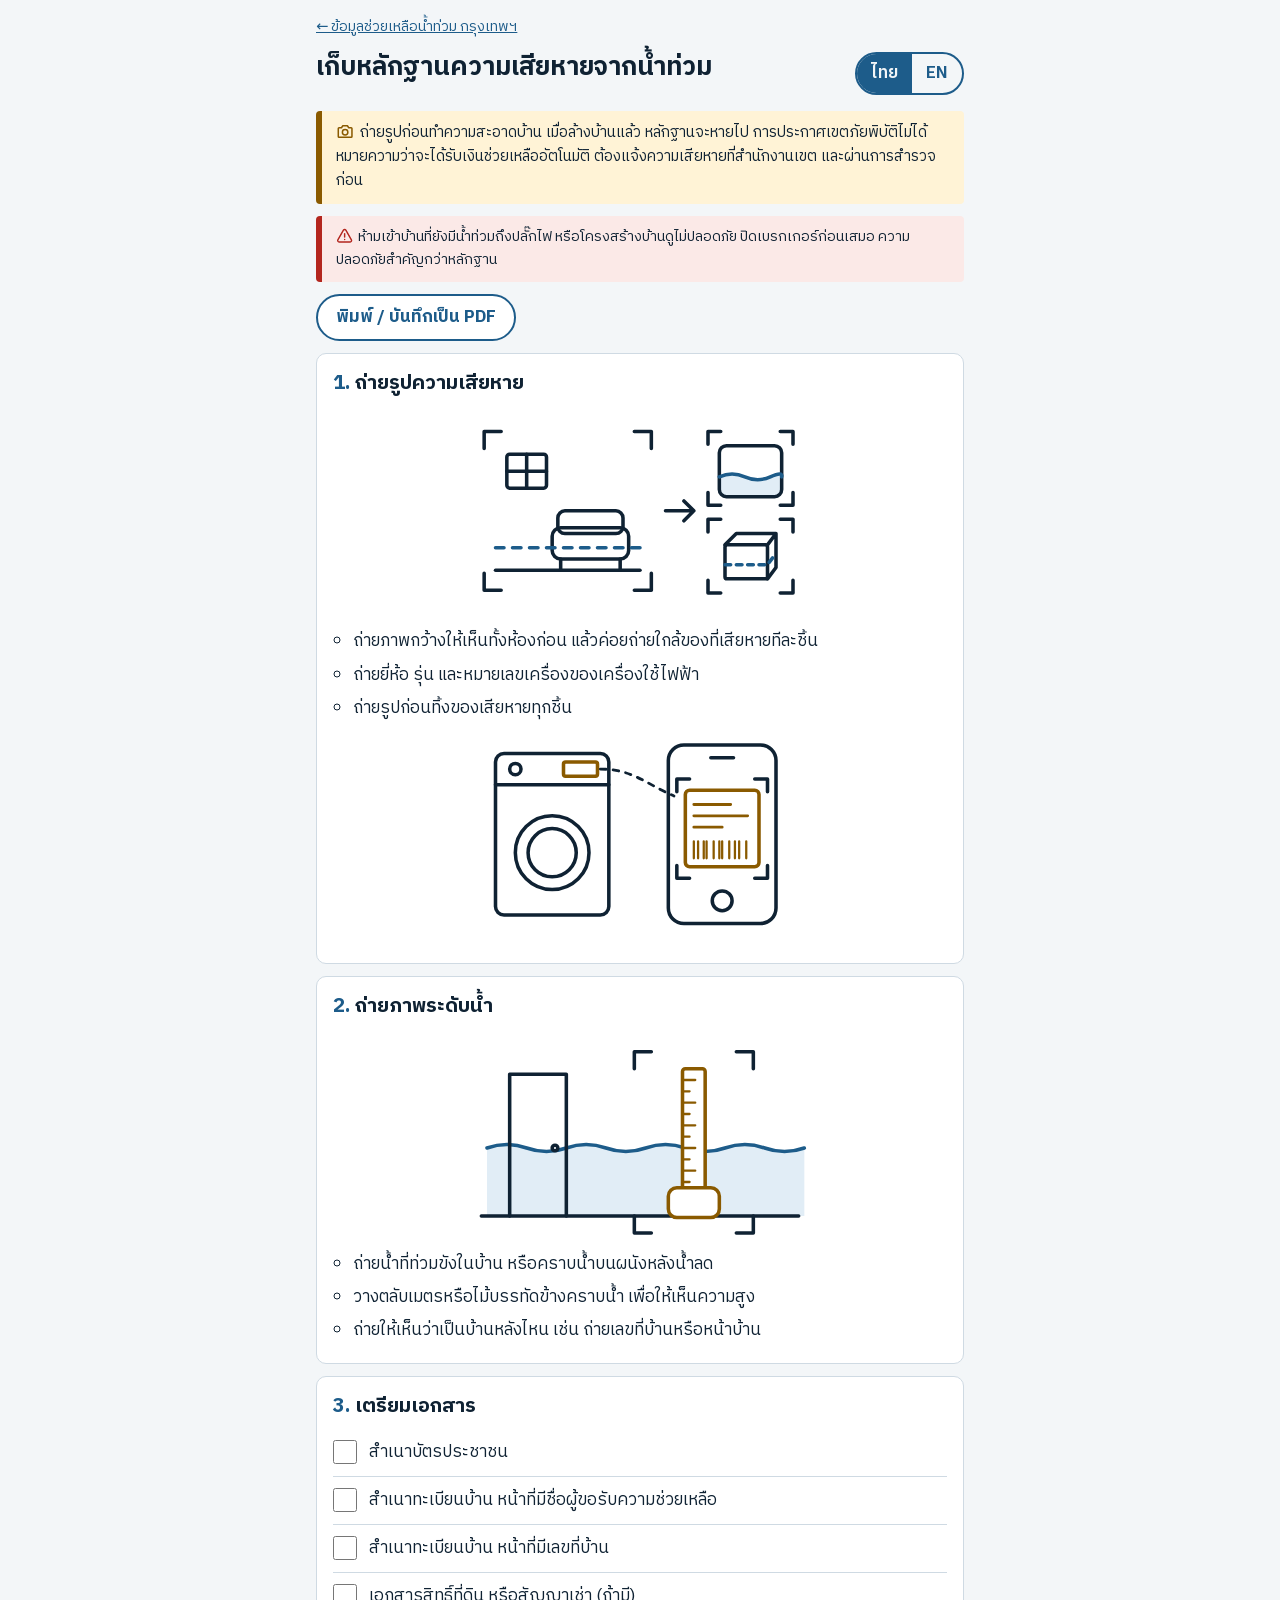
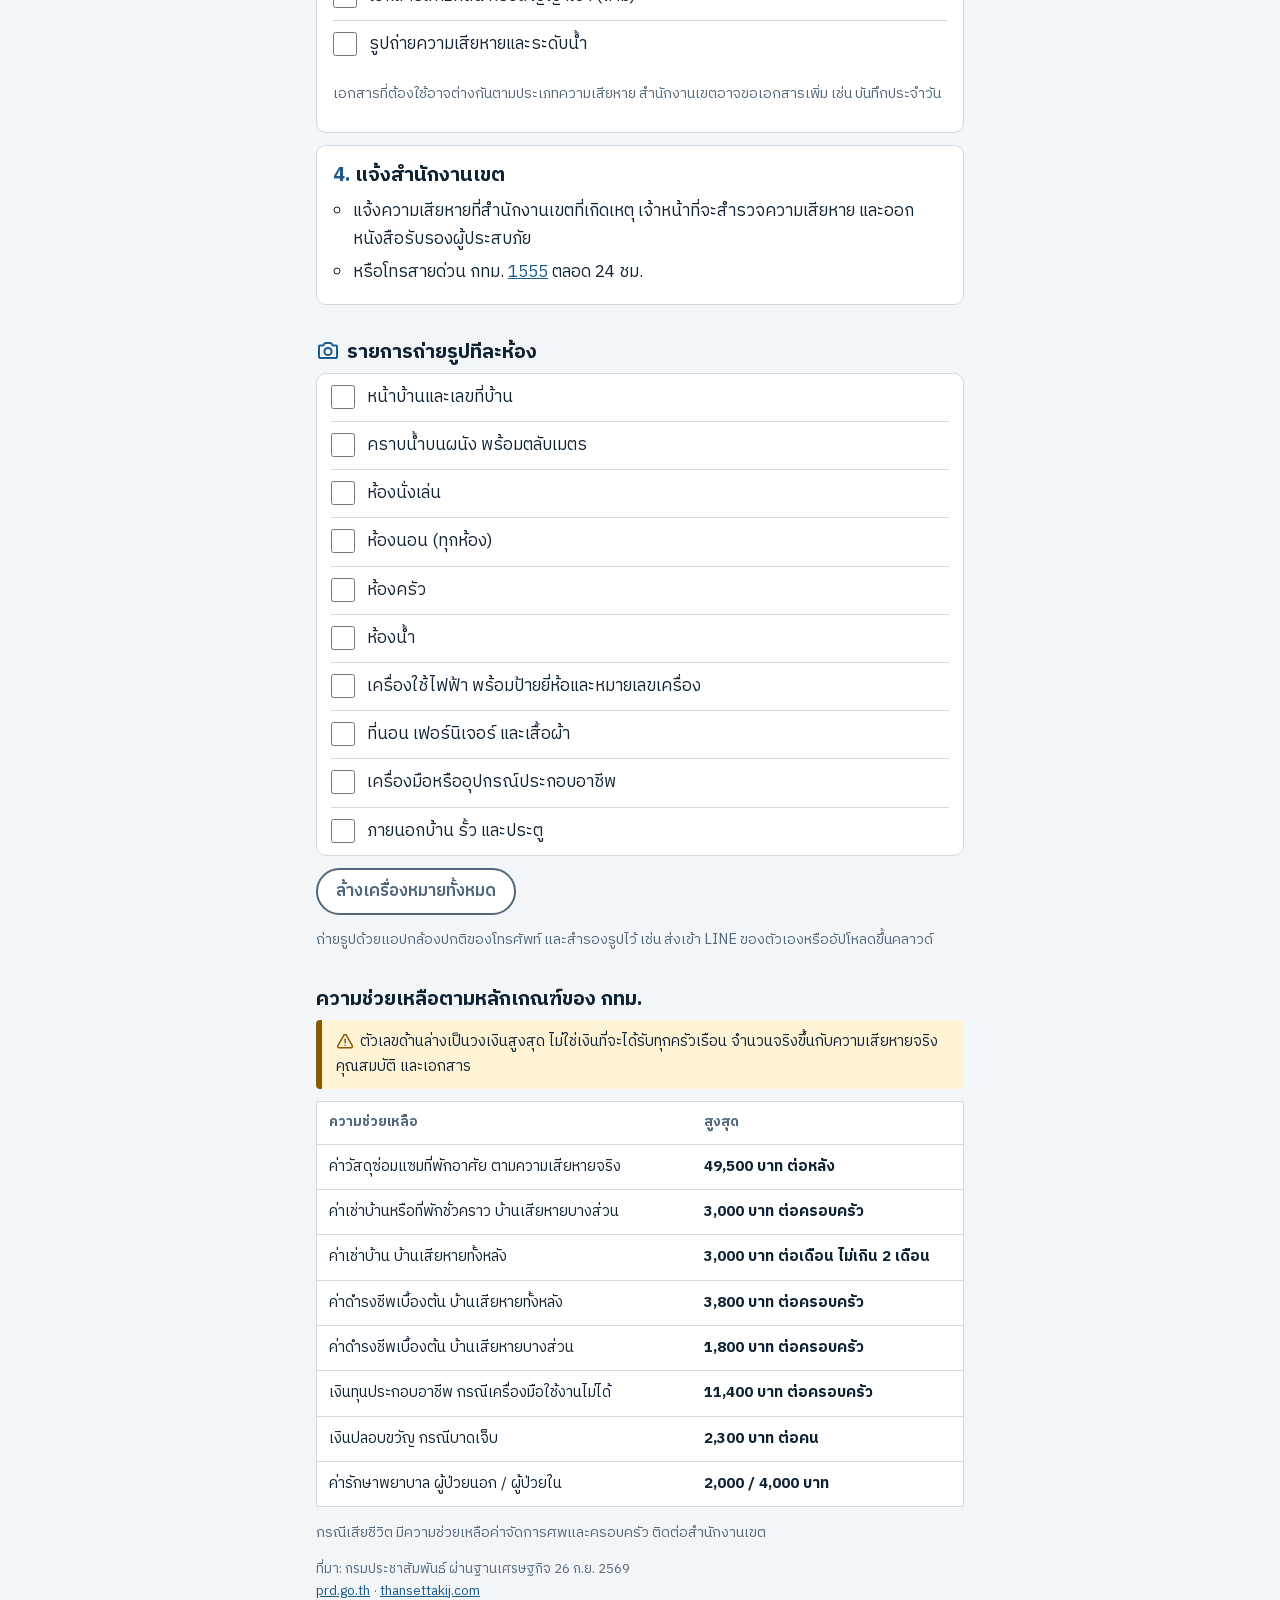
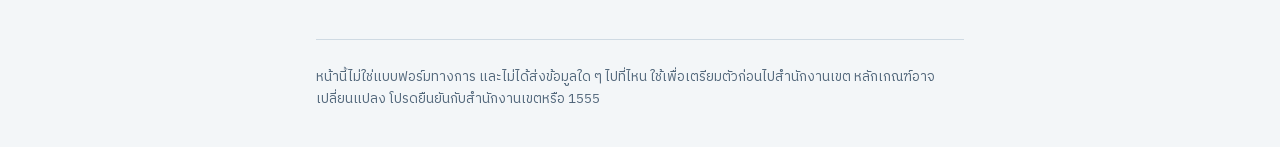
==== commit eaa2d117: "Make the hub and damage page consistent: titles and warning boxes Measured shared elements on both p" ====
--- a/damage.html
+++ b/damage.html
@@ -3,7 +3,7 @@
 <head>
 <meta charset="utf-8">
 <meta name="viewport" content="width=device-width, initial-scale=1, viewport-fit=cover">
-<title>บันทึกความเสียหาย · Damage record · Bangkok Flood Help</title>
+<title>Damage record · บันทึกความเสียหาย · Bangkok Flood Help</title>
 <meta name="description" content="ถ่ายรูปก่อนทำความสะอาดบ้าน วิธีเก็บหลักฐานความเสียหายจากน้ำท่วม เอกสารที่ต้องเตรียม และวงเงินช่วยเหลือตามหลักเกณฑ์ของ กทม. รวบรวมโดยอาสาสมัคร ไม่ใช่แบบฟอร์มทางการ">
 <meta property="og:type" content="website">
 <meta property="og:locale" content="th_TH">
@@ -41,7 +41,7 @@
 
 <header>
   <div>
-    <h1><svg class="icon" aria-hidden="true" focusable="false"><use href="#i-camera"/></svg><span data-th>เก็บหลักฐานความเสียหายจากน้ำท่วม</span><span data-en lang="en">Collect evidence of flood damage</span></h1>
+    <h1><span data-th>เก็บหลักฐานความเสียหายจากน้ำท่วม</span><span data-en lang="en">Collect evidence of flood damage</span></h1>
   </div>
   <div class="lang" role="group" aria-label="Language">
     <button type="button" data-set="th" aria-pressed="true">ไทย</button>
@@ -49,7 +49,7 @@
   </div>
 </header>
 
-<p class="note intro bi-block"><span data-th>ถ่ายรูปก่อนทำความสะอาดบ้าน เมื่อล้างบ้านแล้ว หลักฐานจะหายไป การประกาศเขตภัยพิบัติไม่ได้หมายความว่าจะได้รับเงินช่วยเหลืออัตโนมัติ ต้องแจ้งความเสียหายที่สำนักงานเขต และผ่านการสำรวจก่อน</span><span data-en lang="en">Take photos before you clean. Once the house is washed, the evidence is gone. Being in a disaster zone does not mean you receive assistance automatically. You must report the damage to your district office and have it surveyed first.</span></p>
+<p class="note intro bi-block"><svg class="icon" aria-hidden="true" focusable="false"><use href="#i-camera"/></svg><span data-th>ถ่ายรูปก่อนทำความสะอาดบ้าน เมื่อล้างบ้านแล้ว หลักฐานจะหายไป การประกาศเขตภัยพิบัติไม่ได้หมายความว่าจะได้รับเงินช่วยเหลืออัตโนมัติ ต้องแจ้งความเสียหายที่สำนักงานเขต และผ่านการสำรวจก่อน</span><span data-en lang="en">Take photos before you clean. Once the house is washed, the evidence is gone. Being in a disaster zone does not mean you receive assistance automatically. You must report the damage to your district office and have it surveyed first.</span></p>
 
 <p class="safety bi-block"><svg class="icon" aria-hidden="true" focusable="false"><use href="#i-warning"/></svg><span data-th>ห้ามเข้าบ้านที่ยังมีน้ำท่วมถึงปลั๊กไฟ หรือโครงสร้างบ้านดูไม่ปลอดภัย ปิดเบรกเกอร์ก่อนเสมอ ความปลอดภัยสำคัญกว่าหลักฐาน</span><span data-en lang="en">Don't enter a house if water is still at the level of power outlets, or if the structure looks unsafe. Always switch off the breaker first. Your safety matters more than evidence.</span></p>
 
@@ -163,7 +163,7 @@
 <p class="small bi-block"><span data-th>ถ่ายรูปด้วยแอปกล้องปกติของโทรศัพท์ และสำรองรูปไว้ เช่น ส่งเข้า LINE ของตัวเองหรืออัปโหลดขึ้นคลาวด์</span><span data-en lang="en">Use your phone's normal camera app, and back the photos up, for example by sending them to yourself on LINE or uploading them to cloud storage.</span></p>
 
 <h2><span data-th>ความช่วยเหลือตามหลักเกณฑ์ของ กทม.</span><span data-en lang="en">Assistance under BMA rules</span></h2>
-<p class="note bi-block"><span data-th>ตัวเลขด้านล่างเป็นวงเงินสูงสุด ไม่ใช่เงินที่จะได้รับทุกครัวเรือน จำนวนจริงขึ้นกับความเสียหายจริง คุณสมบัติ และเอกสาร</span><span data-en lang="en">These are maximum amounts, not what every household receives. The actual amount depends on the real damage, eligibility and documents.</span></p>
+<p class="note bi-block"><svg class="icon" aria-hidden="true" focusable="false"><use href="#i-warning"/></svg><span data-th>ตัวเลขด้านล่างเป็นวงเงินสูงสุด ไม่ใช่เงินที่จะได้รับทุกครัวเรือน จำนวนจริงขึ้นกับความเสียหายจริง คุณสมบัติ และเอกสาร</span><span data-en lang="en">These are maximum amounts, not what every household receives. The actual amount depends on the real damage, eligibility and documents.</span></p>
 <!-- Rows and source line are filled from "assistance" in data/flood.json by scripts/embed-fallback.mjs. -->
 <table class="assist">
   <thead><tr><th scope="col"><span data-th>ความช่วยเหลือ</span><span data-en lang="en">Assistance</span></th><th scope="col"><span data-th>สูงสุด</span><span data-en lang="en">Maximum</span></th></tr></thead>
--- a/style.css
+++ b/style.css
@@ -86,7 +86,7 @@
 .notice{background:var(--amber-soft);border-left:6px solid var(--amber);padding:10px 14px;margin:12px 0 0;border-radius:4px;font-size:.92rem}
 .notice strong{color:var(--amber)}
 .fresh{color:var(--muted);font-size:.88rem;margin:-10px 0 0}
-.stale{background:var(--alert-soft);border-left:6px solid var(--alert);padding:12px 14px;margin:0 0 12px;border-radius:4px}
+.stale{background:var(--alert-soft);border-left:6px solid var(--alert);padding:10px 14px;margin:0 0 12px;border-radius:4px}
 .stale strong{color:var(--alert)}
 .stale a{color:var(--alert);font-weight:700}
 .age{white-space:nowrap}
@@ -122,8 +122,8 @@
 /* ---------- damage.html (evidence checklist) ---------- */
 .back{margin:0 0 4px;font-size:.92rem}
 .back a{color:var(--water)}
-.note.intro{margin:16px 0 12px}
-.safety{border-left:4px solid var(--alert);padding:6px 12px;margin:12px 0;font-size:.9rem}
+.note.intro{margin:12px 0}
+.safety{background:var(--alert-soft);border-left:6px solid var(--alert);padding:10px 14px;margin:12px 0;border-radius:4px;font-size:.9rem}
 .actions{margin:12px 0}
 .print-btn{font:inherit;font-weight:700;background:var(--panel);color:var(--water);border:2px solid var(--water);border-radius:999px;padding:8px 18px;cursor:pointer}
 .clear-btn{font:inherit;font-weight:600;background:var(--panel);color:var(--muted);border:2px solid var(--muted);border-radius:999px;padding:8px 18px;cursor:pointer}
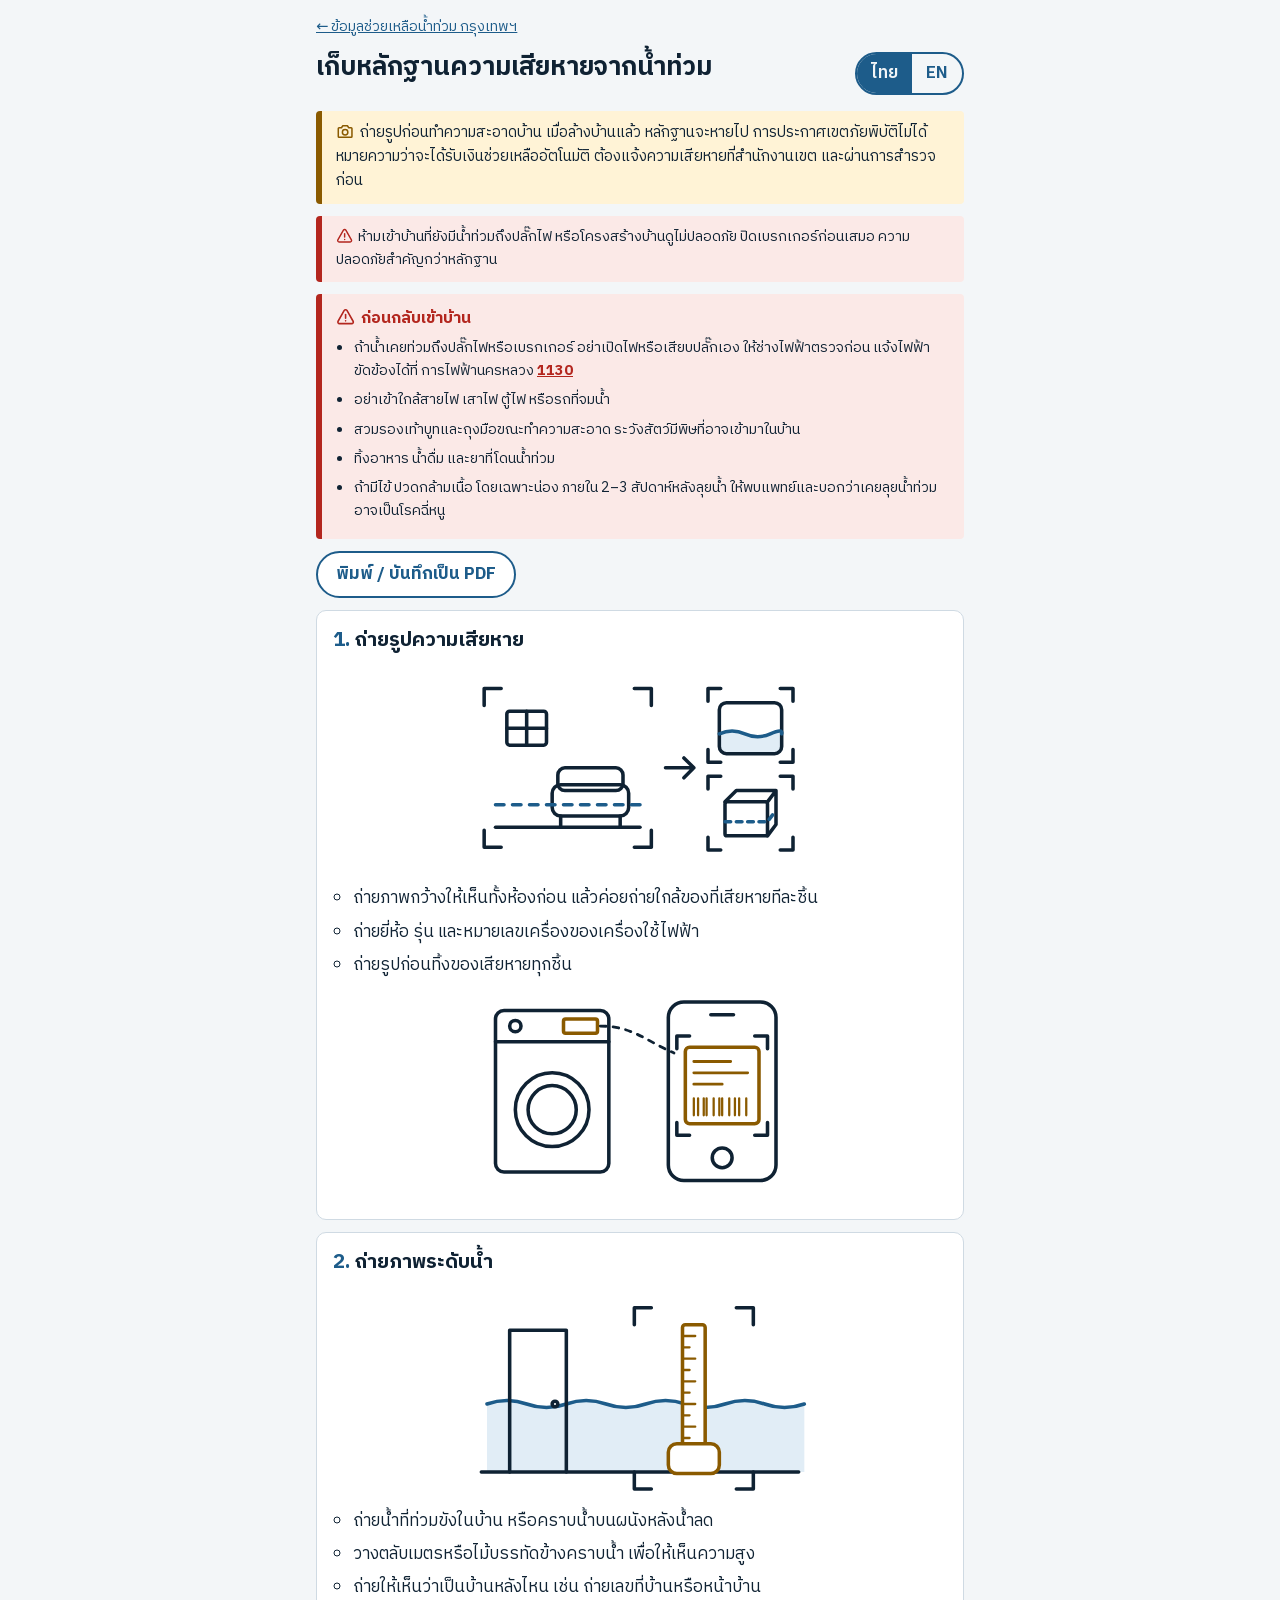
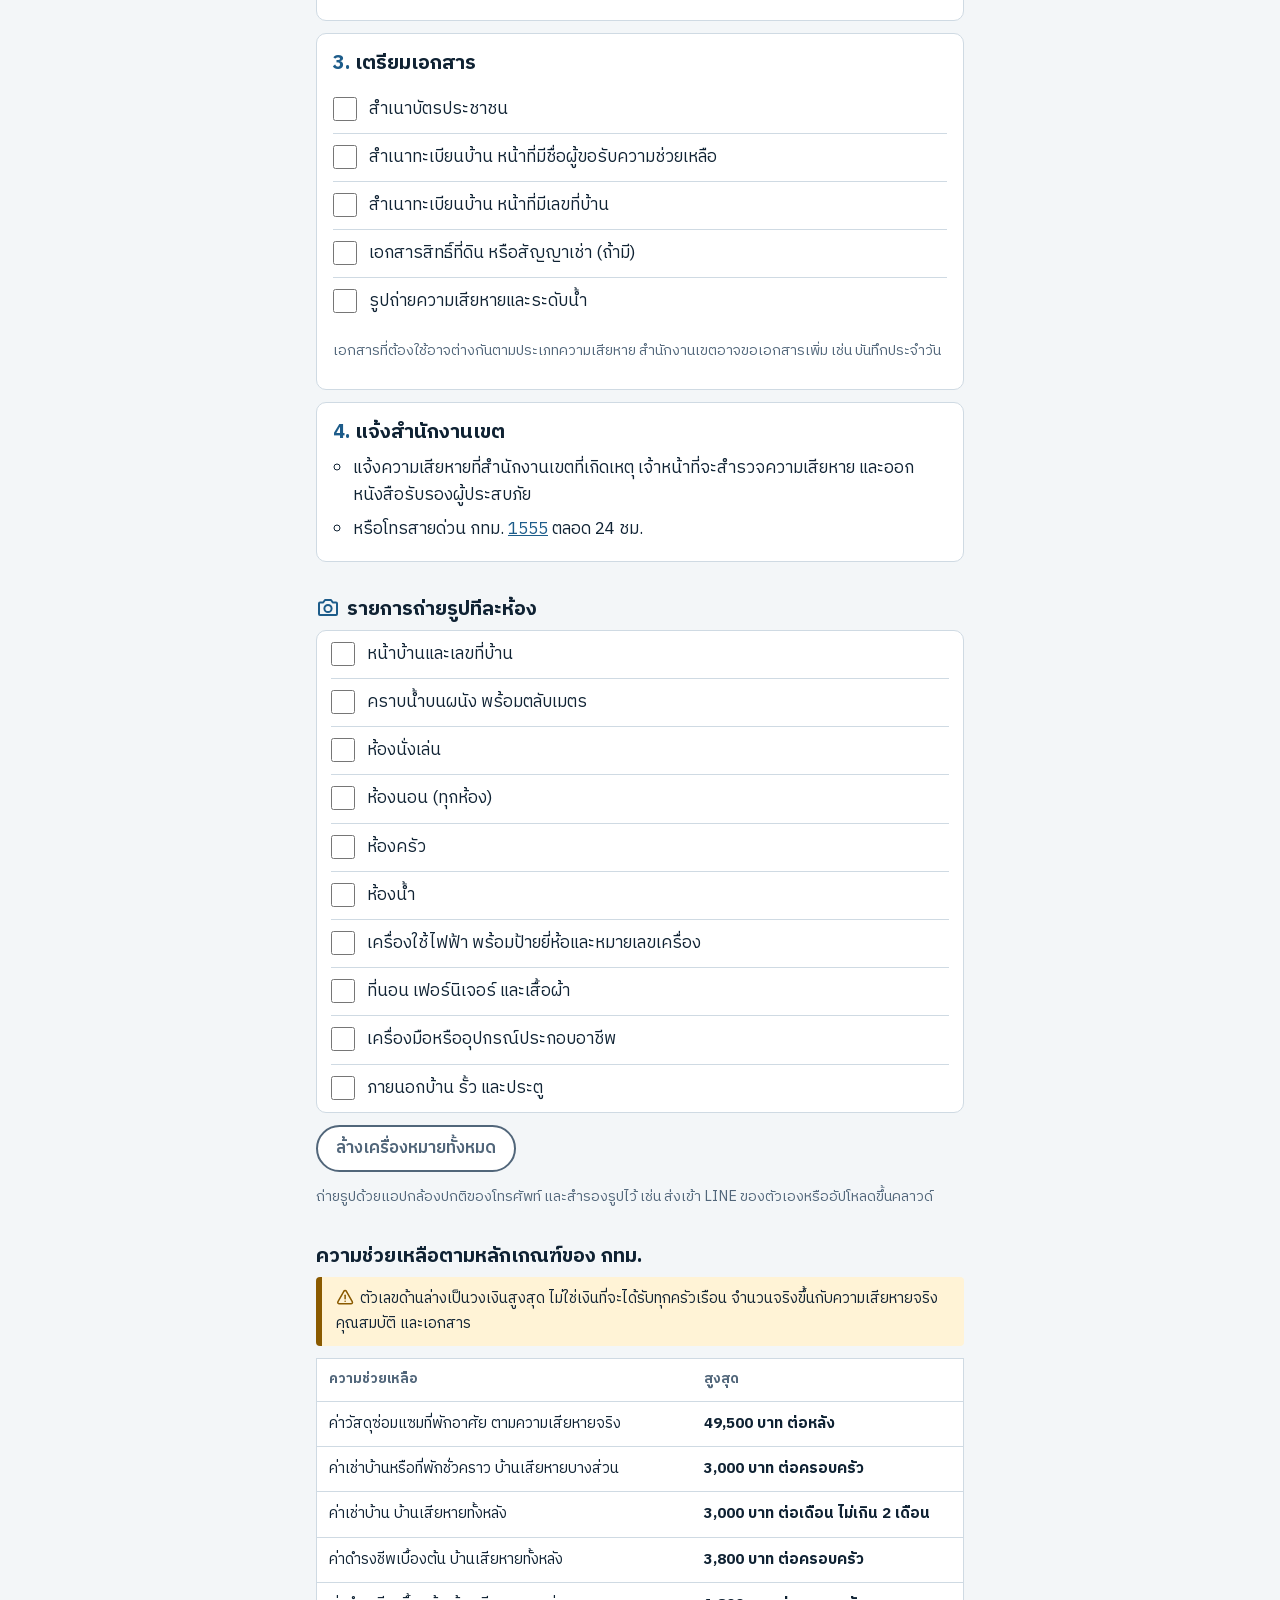
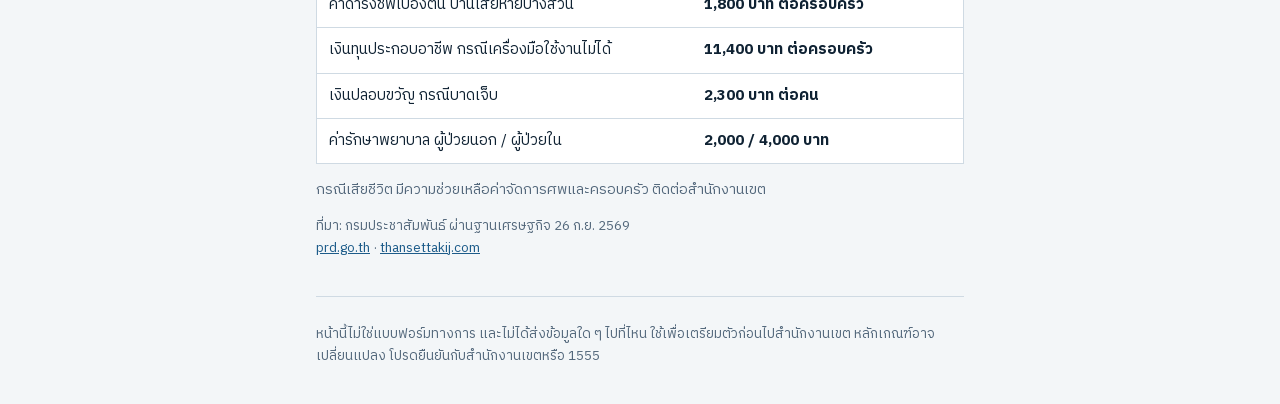
==== commit 348d8009: "Roads: clear the morning list, 17:30 road note; damage page: before going home Roads (data): - Remov" ====
--- a/damage.html
+++ b/damage.html
@@ -10,8 +10,8 @@
 <meta property="og:site_name" content="ข้อมูลช่วยเหลือน้ำท่วม กรุงเทพฯ">
 <meta property="og:title" content="เก็บหลักฐานความเสียหายจากน้ำท่วม · บันทึกความเสียหาย">
 <meta property="og:description" content="ถ่ายรูปก่อนทำความสะอาดบ้าน เมื่อล้างบ้านแล้ว หลักฐานจะหายไป รายการถ่ายรูป เอกสารที่ต้องเตรียม และวงเงินช่วยเหลือตามหลักเกณฑ์ของ กทม.">
-<meta property="og:url" content="https://phantawat.github.io/bangkok-flood-hub/damage.html">
-<meta property="og:image" content="https://phantawat.github.io/bangkok-flood-hub/og-image.png">
+<meta property="og:url" content="https://bkkfloodhelp.github.io/bangkok-flood-hub/damage.html">
+<meta property="og:image" content="https://bkkfloodhelp.github.io/bangkok-flood-hub/og-image.png">
 <meta property="og:image:width" content="1200">
 <meta property="og:image:height" content="630">
 <meta name="twitter:card" content="summary_large_image">
@@ -33,6 +33,7 @@
   <symbol id="i-road" viewBox="0 0 24 24"><path d="M8.5 3 4 21"/><path d="M15.5 3 20 21"/><path d="M12 4v2.5M12 10v3M12 16.5V20"/></symbol>
   <symbol id="i-safety" viewBox="0 0 24 24"><path d="M12 3 19.5 6v5.5c0 4.6-3.2 8.2-7.5 9.5-4.3-1.3-7.5-4.9-7.5-9.5V6z"/><path d="m8.8 12.2 2.3 2.3 4.2-4.6"/></symbol>
   <symbol id="i-camera" viewBox="0 0 24 24"><path d="M4 7.5h3.2L9 5h6l1.8 2.5H20a1 1 0 0 1 1 1V19a1 1 0 0 1-1 1H4a1 1 0 0 1-1-1V8.5a1 1 0 0 1 1-1z"/><circle cx="12" cy="13.5" r="3.6"/></symbol>
+  <symbol id="i-donate" viewBox="0 0 24 24"><path d="M4.5 11.5h15V20a1 1 0 0 1-1 1h-13a1 1 0 0 1-1-1z"/><path d="M3.5 7.5h17v4h-17z"/><path d="M12 7.5V21"/><path d="M12 7.5C10.5 4.5 7 4.3 7 6.3S10.2 7.5 12 7.5c1.8 0 5 .8 5-1.2s-3.5-1.8-5 1.2z"/></symbol>
   <symbol id="i-warning" viewBox="0 0 24 24"><path d="M10.3 4.3 2.6 17.8A2 2 0 0 0 4.3 20.8h15.4a2 2 0 0 0 1.7-3L13.7 4.3a2 2 0 0 0-3.4 0z"/><path d="M12 9.5v4.5"/><path d="M12 17.3v.01"/></symbol>
 </svg><!--/include:icons.svg-->
 <div class="wrap">
@@ -52,6 +53,18 @@
 <p class="note intro bi-block"><svg class="icon" aria-hidden="true" focusable="false"><use href="#i-camera"/></svg><span data-th>ถ่ายรูปก่อนทำความสะอาดบ้าน เมื่อล้างบ้านแล้ว หลักฐานจะหายไป การประกาศเขตภัยพิบัติไม่ได้หมายความว่าจะได้รับเงินช่วยเหลืออัตโนมัติ ต้องแจ้งความเสียหายที่สำนักงานเขต และผ่านการสำรวจก่อน</span><span data-en lang="en">Take photos before you clean. Once the house is washed, the evidence is gone. Being in a disaster zone does not mean you receive assistance automatically. You must report the damage to your district office and have it surveyed first.</span></p>
 
 <p class="safety bi-block"><svg class="icon" aria-hidden="true" focusable="false"><use href="#i-warning"/></svg><span data-th>ห้ามเข้าบ้านที่ยังมีน้ำท่วมถึงปลั๊กไฟ หรือโครงสร้างบ้านดูไม่ปลอดภัย ปิดเบรกเกอร์ก่อนเสมอ ความปลอดภัยสำคัญกว่าหลักฐาน</span><span data-en lang="en">Don't enter a house if water is still at the level of power outlets, or if the structure looks unsafe. Always switch off the breaker first. Your safety matters more than evidence.</span></p>
+
+<!-- Red warning box, same style as the safety note above. Printed too. -->
+<section class="safety before-home" aria-labelledby="before-home-title">
+  <h2 id="before-home-title"><svg class="icon" aria-hidden="true" focusable="false"><use href="#i-warning"/></svg><span data-th>ก่อนกลับเข้าบ้าน</span><span data-en lang="en">Before going back home</span></h2>
+  <ul class="points">
+    <li class="bi-block"><span data-th>ถ้าน้ำเคยท่วมถึงปลั๊กไฟหรือเบรกเกอร์ อย่าเปิดไฟหรือเสียบปลั๊กเอง ให้ช่างไฟฟ้าตรวจก่อน แจ้งไฟฟ้าขัดข้องได้ที่ การไฟฟ้านครหลวง <a href="tel:1130">1130</a></span><span data-en lang="en">If water reached your outlets or breaker, don't switch the power back on or plug anything in yourself. Have an electrician check first. Report power problems to MEA at <a href="tel:1130">1130</a>.</span></li>
+    <li class="bi-block"><span data-th>อย่าเข้าใกล้สายไฟ เสาไฟ ตู้ไฟ หรือรถที่จมน้ำ</span><span data-en lang="en">Stay away from power lines, poles, electrical cabinets and submerged cars.</span></li>
+    <li class="bi-block"><span data-th>สวมรองเท้าบูทและถุงมือขณะทำความสะอาด ระวังสัตว์มีพิษที่อาจเข้ามาในบ้าน</span><span data-en lang="en">Wear boots and gloves while cleaning, and watch for snakes and other animals that may have come inside.</span></li>
+    <li class="bi-block"><span data-th>ทิ้งอาหาร น้ำดื่ม และยาที่โดนน้ำท่วม</span><span data-en lang="en">Throw away food, drinking water and medicine that touched floodwater.</span></li>
+    <li class="bi-block"><span data-th>ถ้ามีไข้ ปวดกล้ามเนื้อ โดยเฉพาะน่อง ภายใน 2–3 สัปดาห์หลังลุยน้ำ ให้พบแพทย์และบอกว่าเคยลุยน้ำท่วม อาจเป็นโรคฉี่หนู</span><span data-en lang="en">If you get a fever or muscle pain, especially in the calves, within 2–3 weeks of wading through floodwater, see a doctor and tell them. It could be leptospirosis.</span></li>
+  </ul>
+</section>
 
 <!-- Needs JavaScript (window.print), so hidden without it; the browser's own Print still works. -->
 <p class="actions"><button type="button" class="print-btn" id="print"><span data-th>พิมพ์ / บันทึกเป็น PDF</span><span data-en lang="en">Print / save as PDF</span></button></p>
--- a/style.css
+++ b/style.css
@@ -177,3 +177,12 @@
 }
 /* Secondary hotlines ("group": "other"), below the main emergency numbers. */
 .calls-other-h{font-size:1.05rem;margin:24px 0 8px}
+/* Donation points: several phone numbers per place, wrapping onto new lines on narrow screens. */
+.phones{display:flex;flex-wrap:wrap;gap:6px;margin:6px 0 4px}
+/* Hide empty containers (e.g. no roads listed right now): no empty list box, no blank line. */
+ul.list:empty,.sub:empty{display:none}
+/* "Before going back home" on damage.html: a red box (the .safety style) holding a heading and a list. */
+.before-home h2{font-size:1rem;margin:2px 0 6px;color:var(--alert)}
+.before-home .points{padding-left:18px}
+.before-home .points li{margin-bottom:6px}
+.before-home a{color:var(--alert);font-weight:700}
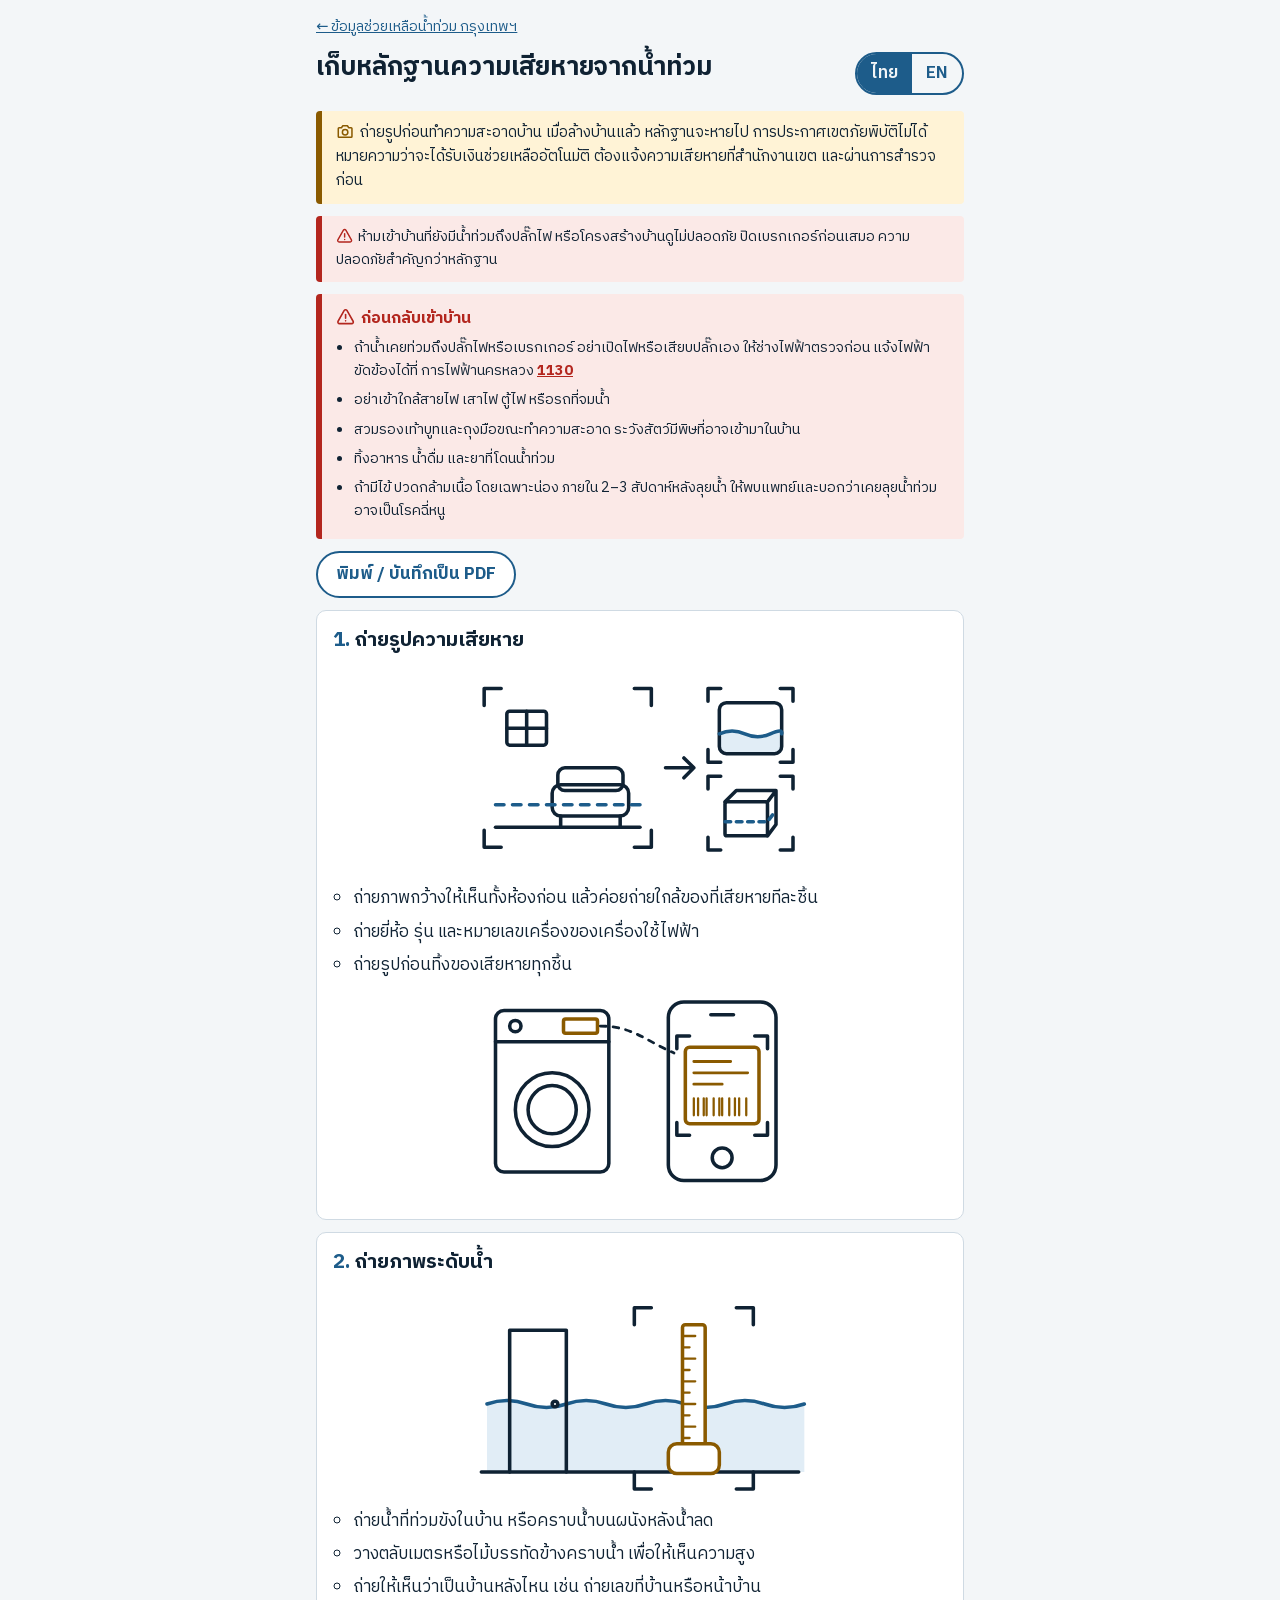
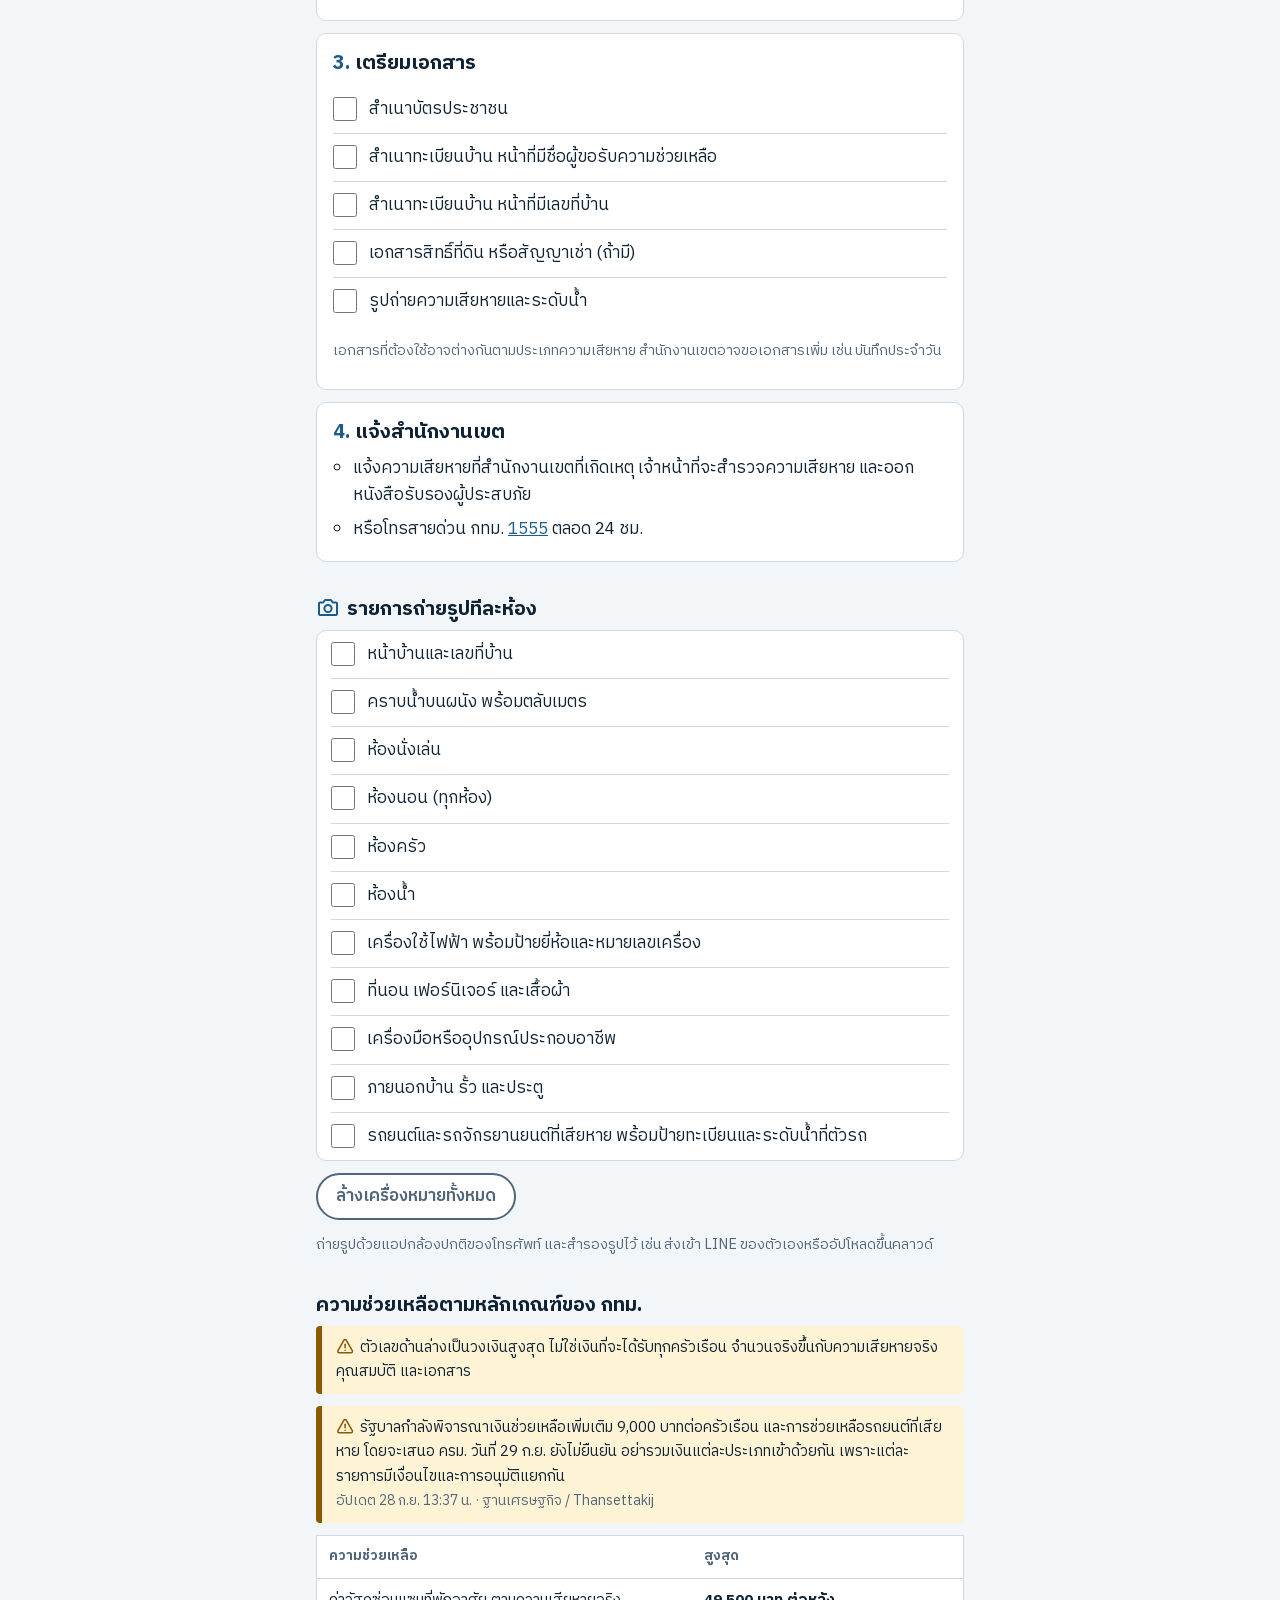
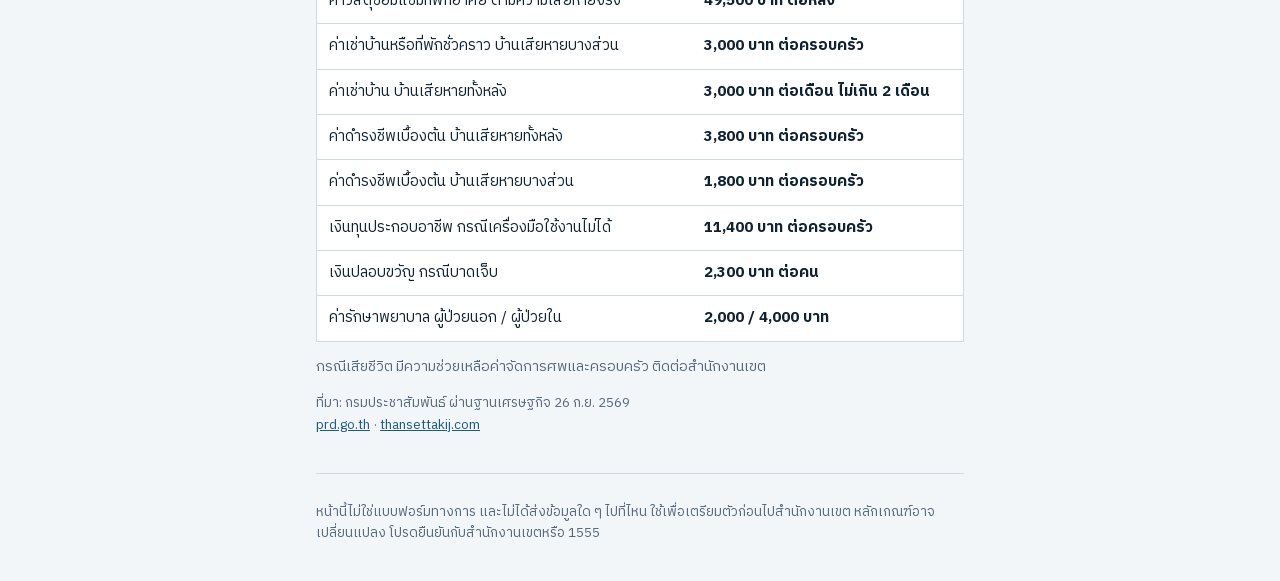
==== commit 9b9c02ef: "Data: 28 Sep afternoon update (status, pending relief note, vehicle checklist item) - Status: 13:00 " ====
--- a/damage.html
+++ b/damage.html
@@ -170,6 +170,7 @@
   <li><label><input type="checkbox" id="room-furniture" data-save><span class="bi-block"><span data-th>ที่นอน เฟอร์นิเจอร์ และเสื้อผ้า</span><span data-en lang="en">Mattresses, furniture and clothing</span></span></label></li>
   <li><label><input type="checkbox" id="room-work-tools" data-save><span class="bi-block"><span data-th>เครื่องมือหรืออุปกรณ์ประกอบอาชีพ</span><span data-en lang="en">Tools or equipment you use for work</span></span></label></li>
   <li><label><input type="checkbox" id="room-outside" data-save><span class="bi-block"><span data-th>ภายนอกบ้าน รั้ว และประตู</span><span data-en lang="en">Outside, fences and gates</span></span></label></li>
+  <li><label><input type="checkbox" id="room-vehicles" data-save><span class="bi-block"><span data-th>รถยนต์และรถจักรยานยนต์ที่เสียหาย พร้อมป้ายทะเบียนและระดับน้ำที่ตัวรถ</span><span data-en lang="en">Damaged cars and motorbikes, with the number plate and the water line on the vehicle</span></span></label></li>
 </ul>
 <!-- Needs JavaScript (it asks for confirmation first), so hidden without it and in print. -->
 <p class="actions"><button type="button" class="clear-btn" id="clear-ticks"><span data-th>ล้างเครื่องหมายทั้งหมด</span><span data-en lang="en">Clear all ticks</span></button></p>
@@ -177,7 +178,8 @@
 
 <h2><span data-th>ความช่วยเหลือตามหลักเกณฑ์ของ กทม.</span><span data-en lang="en">Assistance under BMA rules</span></h2>
 <p class="note bi-block"><svg class="icon" aria-hidden="true" focusable="false"><use href="#i-warning"/></svg><span data-th>ตัวเลขด้านล่างเป็นวงเงินสูงสุด ไม่ใช่เงินที่จะได้รับทุกครัวเรือน จำนวนจริงขึ้นกับความเสียหายจริง คุณสมบัติ และเอกสาร</span><span data-en lang="en">These are maximum amounts, not what every household receives. The actual amount depends on the real damage, eligibility and documents.</span></p>
-<!-- Rows and source line are filled from "assistance" in data/flood.json by scripts/embed-fallback.mjs. -->
+<!-- Pending note, rows and source line are filled from "assistance" in data/flood.json by scripts/embed-fallback.mjs. -->
+<div class="note" id="assist-pending"><!--render:assist-pending--><svg class="icon" aria-hidden="true" focusable="false"><use href="#i-warning"/></svg><span data-th>รัฐบาลกำลังพิจารณาเงินช่วยเหลือเพิ่มเติม 9,000 บาทต่อครัวเรือน และการช่วยเหลือรถยนต์ที่เสียหาย โดยจะเสนอ ครม. วันที่ 29 ก.ย. ยังไม่ยืนยัน อย่ารวมเงินแต่ละประเภทเข้าด้วยกัน เพราะแต่ละรายการมีเงื่อนไขและการอนุมัติแยกกัน</span><span data-en lang="en">The government is considering an extra 9,000 baht per household and help for damaged cars, to be put to the Cabinet on 29 Sep. This is not confirmed. Don&#39;t add the amounts together: each type of help has its own conditions and approval.</span><br><span class="meta"><span class="age" data-ts="2026-09-28T13:37:00+07:00"><span data-th>อัปเดต 28 ก.ย. 13:37 น.</span><span data-en lang="en">updated 28 Sep, 13:37</span></span> · ฐานเศรษฐกิจ / Thansettakij</span><!--/render:assist-pending--></div>
 <table class="assist">
   <thead><tr><th scope="col"><span data-th>ความช่วยเหลือ</span><span data-en lang="en">Assistance</span></th><th scope="col"><span data-th>สูงสุด</span><span data-en lang="en">Maximum</span></th></tr></thead>
   <tbody><!--render:assist-rows--><tr><th scope="row"><span data-th>ค่าวัสดุซ่อมแซมที่พักอาศัย ตามความเสียหายจริง</span><span data-en lang="en">Home repair materials, based on actual damage</span></th><td><span data-th>49,500 บาท ต่อหลัง</span><span data-en lang="en">49,500 baht per house</span></td></tr>
--- a/style.css
+++ b/style.css
@@ -101,8 +101,8 @@
    "โทรขอความช่วยเหลือ / Call for help". Longer paragraphs put the English on its own line. */
 html:not(.js) [data-en]{display:revert}
 html:not(.js) span[data-th] + span[data-en]::before{content:" / "}
-html:not(.js) :is(#status-body,#shelters-note,#roads-note,footer p:not(.src),.bi-block) > span[data-en]{display:block;margin-top:4px}
-html:not(.js) :is(#status-body,#shelters-note,#roads-note,footer p:not(.src),.bi-block) > span[data-en]::before,
+html:not(.js) :is(#status-body,#shelters-note,#roads-note,#assist-pending,footer p:not(.src),.bi-block) > span[data-en]{display:block;margin-top:4px}
+html:not(.js) :is(#status-body,#shelters-note,#roads-note,#assist-pending,footer p:not(.src),.bi-block) > span[data-en]::before,
 html:not(.js) .call span[data-th] + span[data-en]::before{content:none}
 html:not(.js) .age{white-space:normal}
 /* "Check live road flooding" button above the road list, and its backup link. */
